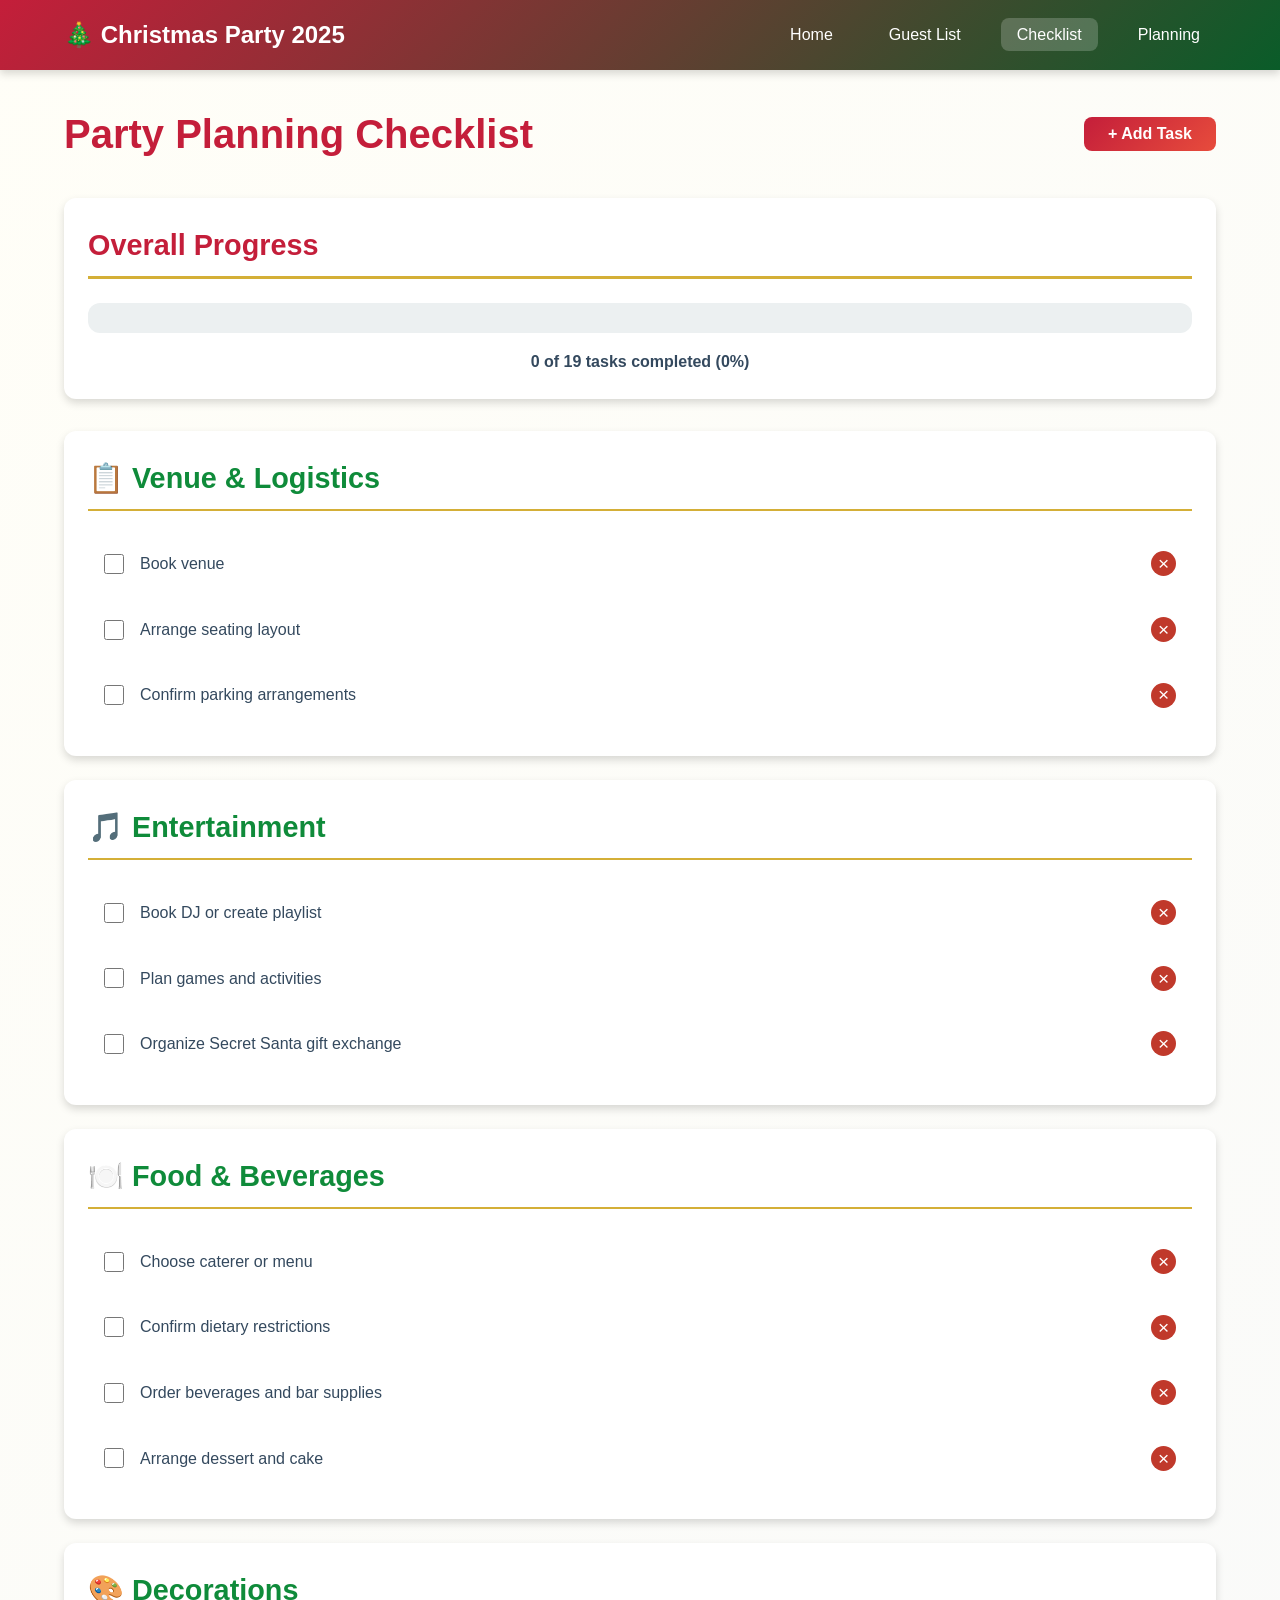
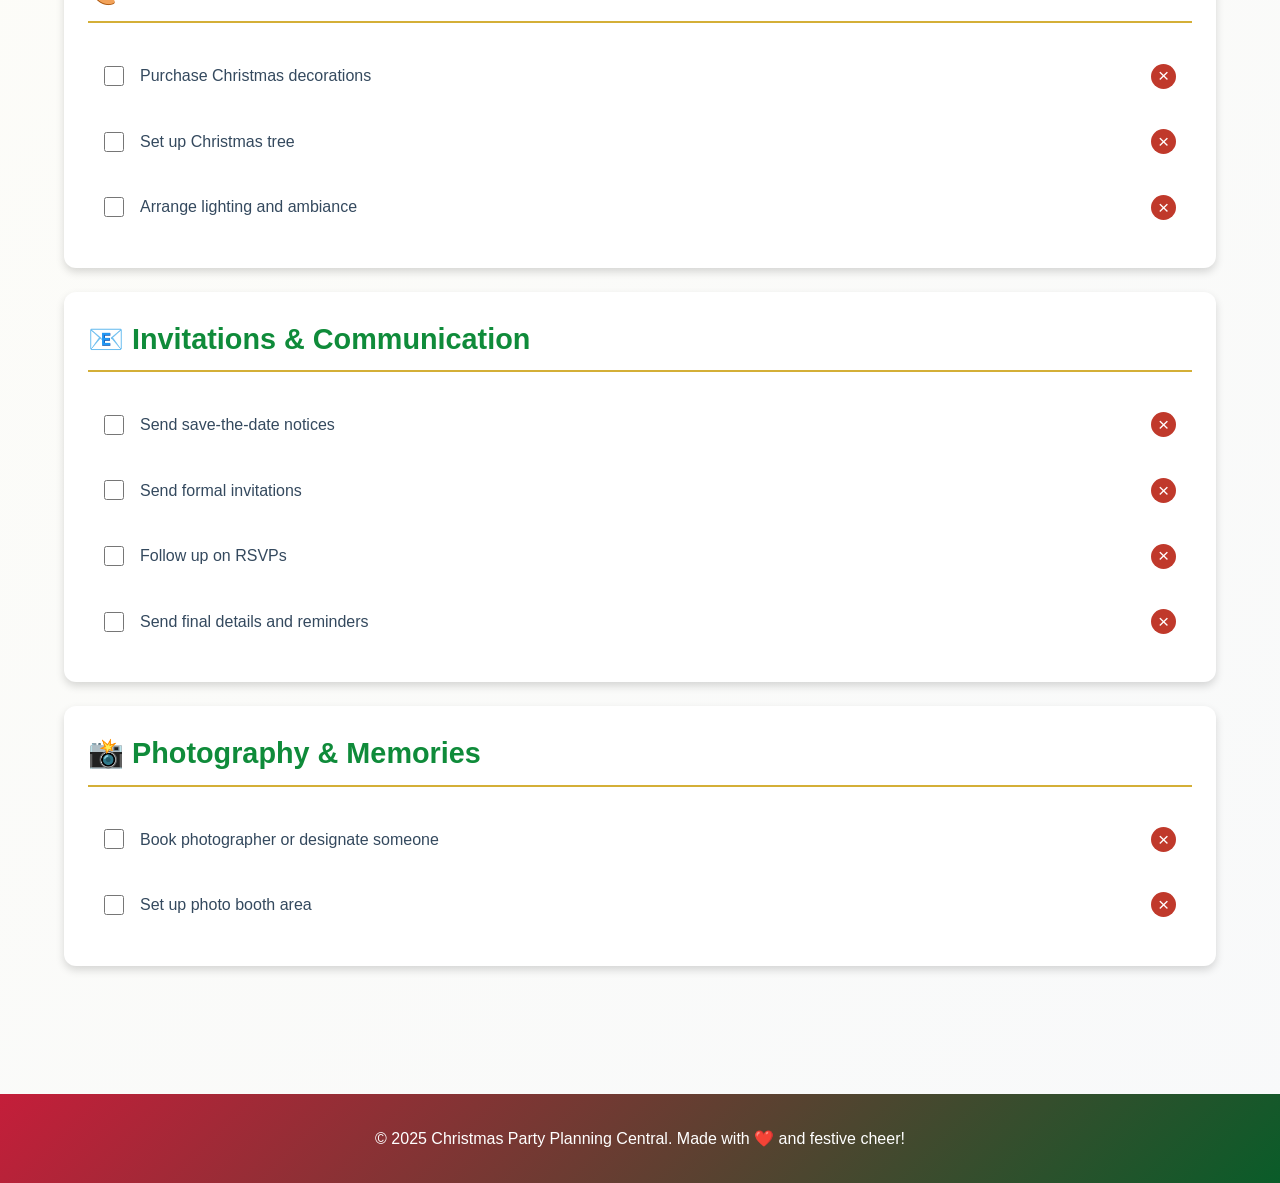
==== checklist.html @ b9016da6 "Add comprehensive Christmas Party 2025 planning website Created a full-featured party planning web a" ====
<!DOCTYPE html>
<html lang="en">
<head>
    <meta charset="UTF-8">
    <meta name="viewport" content="width=device-width, initial-scale=1.0">
    <title>Checklist - Christmas Party 2025</title>
    <link rel="stylesheet" href="style.css">
</head>
<body>
    <nav class="navbar">
        <div class="container">
            <h1 class="logo">🎄 Christmas Party 2025</h1>
            <ul class="nav-links">
                <li><a href="index.html">Home</a></li>
                <li><a href="guests.html">Guest List</a></li>
                <li><a href="checklist.html" class="active">Checklist</a></li>
                <li><a href="planning.html">Planning</a></li>
            </ul>
        </div>
    </nav>

    <main class="container">
        <section class="page-header">
            <h2>Party Planning Checklist</h2>
            <button onclick="showAddTaskModal()" class="btn-primary">+ Add Task</button>
        </section>

        <section class="checklist-progress">
            <h3>Overall Progress</h3>
            <div class="progress-bar">
                <div class="progress-fill" id="progress-fill" style="width: 0%"></div>
            </div>
            <p class="progress-text" id="progress-text">0 of 0 tasks completed (0%)</p>
        </section>

        <section class="checklist-categories">
            <div class="category-section">
                <h3>📋 Venue & Logistics</h3>
                <ul class="task-list" id="venue-tasks">
                    <li class="task-item">
                        <input type="checkbox" id="task-venue-1" onchange="updateProgress()">
                        <label for="task-venue-1">Book venue</label>
                        <button onclick="deleteTask('venue-1')" class="delete-task">×</button>
                    </li>
                    <li class="task-item">
                        <input type="checkbox" id="task-venue-2" onchange="updateProgress()">
                        <label for="task-venue-2">Arrange seating layout</label>
                        <button onclick="deleteTask('venue-2')" class="delete-task">×</button>
                    </li>
                    <li class="task-item">
                        <input type="checkbox" id="task-venue-3" onchange="updateProgress()">
                        <label for="task-venue-3">Confirm parking arrangements</label>
                        <button onclick="deleteTask('venue-3')" class="delete-task">×</button>
                    </li>
                </ul>
            </div>

            <div class="category-section">
                <h3>🎵 Entertainment</h3>
                <ul class="task-list" id="entertainment-tasks">
                    <li class="task-item">
                        <input type="checkbox" id="task-ent-1" onchange="updateProgress()">
                        <label for="task-ent-1">Book DJ or create playlist</label>
                        <button onclick="deleteTask('ent-1')" class="delete-task">×</button>
                    </li>
                    <li class="task-item">
                        <input type="checkbox" id="task-ent-2" onchange="updateProgress()">
                        <label for="task-ent-2">Plan games and activities</label>
                        <button onclick="deleteTask('ent-2')" class="delete-task">×</button>
                    </li>
                    <li class="task-item">
                        <input type="checkbox" id="task-ent-3" onchange="updateProgress()">
                        <label for="task-ent-3">Organize Secret Santa gift exchange</label>
                        <button onclick="deleteTask('ent-3')" class="delete-task">×</button>
                    </li>
                </ul>
            </div>

            <div class="category-section">
                <h3>🍽️ Food & Beverages</h3>
                <ul class="task-list" id="food-tasks">
                    <li class="task-item">
                        <input type="checkbox" id="task-food-1" onchange="updateProgress()">
                        <label for="task-food-1">Choose caterer or menu</label>
                        <button onclick="deleteTask('food-1')" class="delete-task">×</button>
                    </li>
                    <li class="task-item">
                        <input type="checkbox" id="task-food-2" onchange="updateProgress()">
                        <label for="task-food-2">Confirm dietary restrictions</label>
                        <button onclick="deleteTask('food-2')" class="delete-task">×</button>
                    </li>
                    <li class="task-item">
                        <input type="checkbox" id="task-food-3" onchange="updateProgress()">
                        <label for="task-food-3">Order beverages and bar supplies</label>
                        <button onclick="deleteTask('food-3')" class="delete-task">×</button>
                    </li>
                    <li class="task-item">
                        <input type="checkbox" id="task-food-4" onchange="updateProgress()">
                        <label for="task-food-4">Arrange dessert and cake</label>
                        <button onclick="deleteTask('food-4')" class="delete-task">×</button>
                    </li>
                </ul>
            </div>

            <div class="category-section">
                <h3>🎨 Decorations</h3>
                <ul class="task-list" id="decoration-tasks">
                    <li class="task-item">
                        <input type="checkbox" id="task-dec-1" onchange="updateProgress()">
                        <label for="task-dec-1">Purchase Christmas decorations</label>
                        <button onclick="deleteTask('dec-1')" class="delete-task">×</button>
                    </li>
                    <li class="task-item">
                        <input type="checkbox" id="task-dec-2" onchange="updateProgress()">
                        <label for="task-dec-2">Set up Christmas tree</label>
                        <button onclick="deleteTask('dec-2')" class="delete-task">×</button>
                    </li>
                    <li class="task-item">
                        <input type="checkbox" id="task-dec-3" onchange="updateProgress()">
                        <label for="task-dec-3">Arrange lighting and ambiance</label>
                        <button onclick="deleteTask('dec-3')" class="delete-task">×</button>
                    </li>
                </ul>
            </div>

            <div class="category-section">
                <h3>📧 Invitations & Communication</h3>
                <ul class="task-list" id="communication-tasks">
                    <li class="task-item">
                        <input type="checkbox" id="task-comm-1" onchange="updateProgress()">
                        <label for="task-comm-1">Send save-the-date notices</label>
                        <button onclick="deleteTask('comm-1')" class="delete-task">×</button>
                    </li>
                    <li class="task-item">
                        <input type="checkbox" id="task-comm-2" onchange="updateProgress()">
                        <label for="task-comm-2">Send formal invitations</label>
                        <button onclick="deleteTask('comm-2')" class="delete-task">×</button>
                    </li>
                    <li class="task-item">
                        <input type="checkbox" id="task-comm-3" onchange="updateProgress()">
                        <label for="task-comm-3">Follow up on RSVPs</label>
                        <button onclick="deleteTask('comm-3')" class="delete-task">×</button>
                    </li>
                    <li class="task-item">
                        <input type="checkbox" id="task-comm-4" onchange="updateProgress()">
                        <label for="task-comm-4">Send final details and reminders</label>
                        <button onclick="deleteTask('comm-4')" class="delete-task">×</button>
                    </li>
                </ul>
            </div>

            <div class="category-section">
                <h3>📸 Photography & Memories</h3>
                <ul class="task-list" id="photo-tasks">
                    <li class="task-item">
                        <input type="checkbox" id="task-photo-1" onchange="updateProgress()">
                        <label for="task-photo-1">Book photographer or designate someone</label>
                        <button onclick="deleteTask('photo-1')" class="delete-task">×</button>
                    </li>
                    <li class="task-item">
                        <input type="checkbox" id="task-photo-2" onchange="updateProgress()">
                        <label for="task-photo-2">Set up photo booth area</label>
                        <button onclick="deleteTask('photo-2')" class="delete-task">×</button>
                    </li>
                </ul>
            </div>
        </section>
    </main>

    <!-- Add Task Modal -->
    <div id="add-task-modal" class="modal">
        <div class="modal-content">
            <span class="close" onclick="closeAddTaskModal()">&times;</span>
            <h3>Add New Task</h3>
            <form id="add-task-form">
                <div class="form-group">
                    <label>Task Description *</label>
                    <input type="text" id="task-description" required>
                </div>
                <div class="form-group">
                    <label>Category</label>
                    <select id="task-category">
                        <option value="venue">Venue & Logistics</option>
                        <option value="entertainment">Entertainment</option>
                        <option value="food">Food & Beverages</option>
                        <option value="decoration">Decorations</option>
                        <option value="communication">Invitations & Communication</option>
                        <option value="photo">Photography & Memories</option>
                    </select>
                </div>
                <div class="form-actions">
                    <button type="submit" class="btn-primary">Add Task</button>
                    <button type="button" onclick="closeAddTaskModal()" class="btn-secondary">Cancel</button>
                </div>
            </form>
        </div>
    </div>

    <footer>
        <p>&copy; 2025 Christmas Party Planning Central. Made with ❤️ and festive cheer!</p>
    </footer>

    <script src="checklist.js"></script>
</body>
</html>
---- style.css ----
/* CSS Reset and Base Styles */
* {
    margin: 0;
    padding: 0;
    box-sizing: border-box;
}

:root {
    /* Christmas Color Palette */
    --primary-red: #c41e3a;
    --primary-green: #0f8b3a;
    --gold: #d4af37;
    --white: #ffffff;
    --cream: #fffef7;
    --dark-green: #0a5c29;
    --light-red: #e74c3c;
    --gray: #7f8c8d;
    --light-gray: #ecf0f1;
    --dark-gray: #34495e;
    --success: #27ae60;
    --warning: #f39c12;
    --danger: #c0392b;

    /* Spacing */
    --spacing-xs: 0.5rem;
    --spacing-sm: 1rem;
    --spacing-md: 1.5rem;
    --spacing-lg: 2rem;
    --spacing-xl: 3rem;

    /* Border Radius */
    --radius-sm: 4px;
    --radius-md: 8px;
    --radius-lg: 12px;

    /* Shadows */
    --shadow-sm: 0 2px 4px rgba(0, 0, 0, 0.1);
    --shadow-md: 0 4px 8px rgba(0, 0, 0, 0.15);
    --shadow-lg: 0 8px 16px rgba(0, 0, 0, 0.2);
}

body {
    font-family: 'Segoe UI', Tahoma, Geneva, Verdana, sans-serif;
    background: linear-gradient(135deg, var(--cream) 0%, #f8f9fa 100%);
    color: var(--dark-gray);
    line-height: 1.6;
    min-height: 100vh;
}

/* Navigation */
.navbar {
    background: linear-gradient(135deg, var(--primary-red) 0%, var(--dark-green) 100%);
    color: var(--white);
    padding: var(--spacing-sm) 0;
    box-shadow: var(--shadow-md);
    position: sticky;
    top: 0;
    z-index: 100;
}

.navbar .container {
    display: flex;
    justify-content: space-between;
    align-items: center;
    max-width: 1200px;
    margin: 0 auto;
    padding: 0 var(--spacing-md);
}

.logo {
    font-size: 1.5rem;
    font-weight: bold;
    color: var(--white);
}

.nav-links {
    display: flex;
    list-style: none;
    gap: var(--spacing-md);
}

.nav-links a {
    color: var(--white);
    text-decoration: none;
    padding: var(--spacing-xs) var(--spacing-sm);
    border-radius: var(--radius-md);
    transition: all 0.3s ease;
}

.nav-links a:hover,
.nav-links a.active {
    background-color: rgba(255, 255, 255, 0.2);
    transform: translateY(-2px);
}

/* Container */
.container {
    max-width: 1200px;
    margin: 0 auto;
    padding: var(--spacing-lg) var(--spacing-md);
}

/* Hero Section */
.hero {
    text-align: center;
    padding: var(--spacing-xl) var(--spacing-md);
    background: linear-gradient(135deg, var(--primary-green) 0%, var(--dark-green) 100%);
    color: var(--white);
    border-radius: var(--radius-lg);
    margin-bottom: var(--spacing-lg);
    box-shadow: var(--shadow-lg);
}

.hero h2 {
    font-size: 2.5rem;
    margin-bottom: var(--spacing-sm);
}

.subtitle {
    font-size: 1.2rem;
    opacity: 0.9;
}

/* Cards and Sections */
section {
    margin-bottom: var(--spacing-xl);
}

section h3 {
    color: var(--primary-red);
    margin-bottom: var(--spacing-md);
    font-size: 1.8rem;
    border-bottom: 3px solid var(--gold);
    padding-bottom: var(--spacing-xs);
}

.details-grid,
.stats-grid {
    display: grid;
    grid-template-columns: repeat(auto-fit, minmax(250px, 1fr));
    gap: var(--spacing-md);
}

.detail-card,
.stat-box {
    background: var(--white);
    padding: var(--spacing-md);
    border-radius: var(--radius-lg);
    box-shadow: var(--shadow-md);
    text-align: center;
    transition: transform 0.3s ease, box-shadow 0.3s ease;
}

.detail-card:hover,
.stat-box:hover {
    transform: translateY(-5px);
    box-shadow: var(--shadow-lg);
}

.detail-card .icon {
    font-size: 3rem;
    display: block;
    margin-bottom: var(--spacing-sm);
}

.detail-card h4,
.stat-box h4 {
    color: var(--primary-green);
    margin-bottom: var(--spacing-xs);
    font-size: 1rem;
    text-transform: uppercase;
    letter-spacing: 1px;
}

.detail-card p,
.stat-box p {
    font-size: 1.3rem;
    color: var(--dark-gray);
    margin-bottom: var(--spacing-sm);
}

.stat-number {
    font-size: 2rem;
    font-weight: bold;
    color: var(--primary-red);
}

/* Buttons */
.btn-primary,
.btn-secondary,
.edit-btn,
.edit-btn-small {
    padding: var(--spacing-xs) var(--spacing-md);
    border: none;
    border-radius: var(--radius-md);
    cursor: pointer;
    font-size: 1rem;
    transition: all 0.3s ease;
    font-weight: 600;
}

.btn-primary {
    background: linear-gradient(135deg, var(--primary-red) 0%, var(--light-red) 100%);
    color: var(--white);
}

.btn-primary:hover {
    transform: translateY(-2px);
    box-shadow: var(--shadow-md);
}

.btn-secondary {
    background: var(--light-gray);
    color: var(--dark-gray);
}

.btn-secondary:hover {
    background: var(--gray);
    color: var(--white);
}

.edit-btn,
.edit-btn-small {
    background: var(--primary-green);
    color: var(--white);
    padding: var(--spacing-xs) var(--spacing-sm);
    font-size: 0.9rem;
}

.edit-btn:hover,
.edit-btn-small:hover {
    background: var(--dark-green);
}

.btn-full-width {
    width: 100%;
    margin-bottom: var(--spacing-md);
}

/* Page Header */
.page-header {
    display: flex;
    justify-content: space-between;
    align-items: center;
    margin-bottom: var(--spacing-lg);
}

.page-header h2 {
    color: var(--primary-red);
    font-size: 2.5rem;
}

/* Guest List Specific */
.guest-stats {
    display: flex;
    gap: var(--spacing-sm);
    margin-bottom: var(--spacing-lg);
    flex-wrap: wrap;
}

.stat-pill {
    background: var(--white);
    padding: var(--spacing-sm) var(--spacing-md);
    border-radius: var(--radius-lg);
    box-shadow: var(--shadow-sm);
    display: flex;
    gap: var(--spacing-xs);
    align-items: center;
}

.stat-pill .label {
    font-weight: 600;
    color: var(--gray);
}

.stat-pill .value {
    font-weight: bold;
    font-size: 1.2rem;
    color: var(--dark-gray);
}

.stat-pill.confirmed .value {
    color: var(--success);
}

.stat-pill.pending .value {
    color: var(--warning);
}

.stat-pill.declined .value {
    color: var(--danger);
}

/* Filter Bar */
.filter-bar {
    display: flex;
    gap: var(--spacing-md);
    margin-bottom: var(--spacing-md);
    flex-wrap: wrap;
}

.search-input,
.filter-select {
    padding: var(--spacing-sm);
    border: 2px solid var(--light-gray);
    border-radius: var(--radius-md);
    font-size: 1rem;
    transition: border-color 0.3s ease;
}

.search-input {
    flex: 1;
    min-width: 250px;
}

.search-input:focus,
.filter-select:focus {
    outline: none;
    border-color: var(--primary-green);
}

/* Tables */
.guest-table,
.expense-table {
    width: 100%;
    overflow-x: auto;
}

table {
    width: 100%;
    background: var(--white);
    border-radius: var(--radius-lg);
    overflow: hidden;
    box-shadow: var(--shadow-md);
    border-collapse: collapse;
}

thead {
    background: linear-gradient(135deg, var(--primary-green) 0%, var(--dark-green) 100%);
    color: var(--white);
}

th {
    padding: var(--spacing-md);
    text-align: left;
    font-weight: 600;
    text-transform: uppercase;
    font-size: 0.9rem;
    letter-spacing: 0.5px;
}

td {
    padding: var(--spacing-md);
    border-bottom: 1px solid var(--light-gray);
}

tbody tr:hover {
    background-color: #f8f9fa;
}

tbody tr:last-child td {
    border-bottom: none;
}

.no-data {
    text-align: center;
    color: var(--gray);
    font-style: italic;
}

/* RSVP Status Badges */
.rsvp-badge {
    padding: 0.3rem 0.8rem;
    border-radius: var(--radius-md);
    font-size: 0.85rem;
    font-weight: 600;
    text-transform: uppercase;
    display: inline-block;
}

.rsvp-confirmed {
    background-color: #d4edda;
    color: #155724;
}

.rsvp-pending {
    background-color: #fff3cd;
    color: #856404;
}

.rsvp-declined {
    background-color: #f8d7da;
    color: #721c24;
}

/* Action Buttons */
.action-btn {
    padding: 0.4rem 0.8rem;
    margin: 0 0.2rem;
    border: none;
    border-radius: var(--radius-sm);
    cursor: pointer;
    font-size: 0.85rem;
    transition: all 0.2s ease;
}

.action-btn.edit {
    background-color: var(--primary-green);
    color: var(--white);
}

.action-btn.delete {
    background-color: var(--danger);
    color: var(--white);
}

.action-btn:hover {
    opacity: 0.8;
    transform: scale(1.05);
}

/* Checklist */
.checklist-progress {
    background: var(--white);
    padding: var(--spacing-md);
    border-radius: var(--radius-lg);
    box-shadow: var(--shadow-md);
    margin-bottom: var(--spacing-lg);
}

.progress-bar {
    width: 100%;
    height: 30px;
    background-color: var(--light-gray);
    border-radius: var(--radius-lg);
    overflow: hidden;
    margin-bottom: var(--spacing-sm);
}

.progress-fill {
    height: 100%;
    background: linear-gradient(90deg, var(--primary-green) 0%, var(--success) 100%);
    transition: width 0.5s ease;
    display: flex;
    align-items: center;
    justify-content: center;
    color: var(--white);
    font-weight: bold;
}

.budget-fill {
    background: linear-gradient(90deg, var(--gold) 0%, var(--warning) 100%);
}

.progress-text {
    text-align: center;
    font-weight: 600;
    color: var(--dark-gray);
}

/* Checklist Categories */
.category-section {
    background: var(--white);
    padding: var(--spacing-md);
    border-radius: var(--radius-lg);
    box-shadow: var(--shadow-md);
    margin-bottom: var(--spacing-md);
}

.category-section h3 {
    color: var(--primary-green);
    border-bottom: 2px solid var(--gold);
    padding-bottom: var(--spacing-xs);
    margin-bottom: var(--spacing-md);
}

.task-list {
    list-style: none;
}

.task-item {
    display: flex;
    align-items: center;
    padding: var(--spacing-sm);
    margin-bottom: var(--spacing-xs);
    border-radius: var(--radius-md);
    transition: background-color 0.3s ease;
}

.task-item:hover {
    background-color: var(--light-gray);
}

.task-item input[type="checkbox"] {
    width: 20px;
    height: 20px;
    margin-right: var(--spacing-sm);
    cursor: pointer;
    accent-color: var(--primary-green);
}

.task-item label {
    flex: 1;
    cursor: pointer;
    user-select: none;
}

.task-item input[type="checkbox"]:checked + label {
    text-decoration: line-through;
    opacity: 0.6;
}

.delete-task {
    background: var(--danger);
    color: var(--white);
    border: none;
    width: 25px;
    height: 25px;
    border-radius: 50%;
    cursor: pointer;
    font-size: 1.2rem;
    line-height: 1;
    transition: all 0.2s ease;
}

.delete-task:hover {
    background: #a02820;
    transform: scale(1.1);
}

/* Planning Page */
.planning-grid {
    display: grid;
    grid-template-columns: 1fr 1fr;
    gap: var(--spacing-lg);
    margin-bottom: var(--spacing-lg);
}

.budget-section,
.timeline-section {
    background: var(--white);
    padding: var(--spacing-md);
    border-radius: var(--radius-lg);
    box-shadow: var(--shadow-md);
}

.budget-summary {
    margin-bottom: var(--spacing-md);
}

.budget-item {
    display: flex;
    justify-content: space-between;
    align-items: center;
    padding: var(--spacing-sm) 0;
    border-bottom: 1px solid var(--light-gray);
}

.budget-item:last-child {
    border-bottom: none;
}

.budget-item .label {
    font-weight: 600;
    color: var(--gray);
}

.budget-item .value {
    font-size: 1.3rem;
    font-weight: bold;
}

.budget-item .value.spent {
    color: var(--warning);
}

.budget-item .value.remaining {
    color: var(--success);
}

.budget-progress {
    margin-bottom: var(--spacing-md);
}

/* Timeline */
.timeline {
    position: relative;
    padding-left: var(--spacing-lg);
}

.timeline::before {
    content: '';
    position: absolute;
    left: 0;
    top: 0;
    bottom: 0;
    width: 3px;
    background: linear-gradient(180deg, var(--primary-green) 0%, var(--gold) 100%);
}

.timeline-item {
    position: relative;
    margin-bottom: var(--spacing-lg);
    padding-bottom: var(--spacing-md);
}

.timeline-item::before {
    content: '';
    position: absolute;
    left: calc(-1 * var(--spacing-lg) - 6px);
    top: 0;
    width: 15px;
    height: 15px;
    border-radius: 50%;
    background-color: var(--primary-green);
    border: 3px solid var(--white);
    box-shadow: 0 0 0 3px var(--primary-green);
}

.timeline-item.highlight::before {
    background-color: var(--gold);
    box-shadow: 0 0 0 3px var(--gold);
    width: 20px;
    height: 20px;
    left: calc(-1 * var(--spacing-lg) - 9px);
}

.timeline-date {
    font-weight: bold;
    color: var(--primary-red);
    margin-bottom: var(--spacing-xs);
}

.timeline-content h4 {
    color: var(--primary-green);
    margin-bottom: var(--spacing-xs);
}

.timeline-content ul {
    margin-left: var(--spacing-md);
    color: var(--dark-gray);
}

.timeline-content li {
    margin-bottom: 0.3rem;
}

/* Notes Section */
.notes-section {
    background: var(--white);
    padding: var(--spacing-md);
    border-radius: var(--radius-lg);
    box-shadow: var(--shadow-md);
}

#planning-notes {
    width: 100%;
    padding: var(--spacing-sm);
    border: 2px solid var(--light-gray);
    border-radius: var(--radius-md);
    font-family: inherit;
    font-size: 1rem;
    resize: vertical;
    margin-bottom: var(--spacing-sm);
}

#planning-notes:focus {
    outline: none;
    border-color: var(--primary-green);
}

/* Modal */
.modal {
    display: none;
    position: fixed;
    z-index: 1000;
    left: 0;
    top: 0;
    width: 100%;
    height: 100%;
    background-color: rgba(0, 0, 0, 0.6);
    backdrop-filter: blur(5px);
}

.modal.active {
    display: flex;
    align-items: center;
    justify-content: center;
}

.modal-content {
    background: var(--white);
    padding: var(--spacing-xl);
    border-radius: var(--radius-lg);
    box-shadow: var(--shadow-lg);
    max-width: 500px;
    width: 90%;
    max-height: 90vh;
    overflow-y: auto;
    position: relative;
    animation: slideIn 0.3s ease;
}

@keyframes slideIn {
    from {
        transform: translateY(-50px);
        opacity: 0;
    }
    to {
        transform: translateY(0);
        opacity: 1;
    }
}

.close {
    position: absolute;
    right: var(--spacing-md);
    top: var(--spacing-md);
    font-size: 2rem;
    font-weight: bold;
    color: var(--gray);
    cursor: pointer;
    transition: color 0.3s ease;
}

.close:hover {
    color: var(--danger);
}

.modal-content h3 {
    color: var(--primary-red);
    margin-bottom: var(--spacing-md);
    border-bottom: 2px solid var(--gold);
    padding-bottom: var(--spacing-sm);
}

/* Forms */
.form-group {
    margin-bottom: var(--spacing-md);
}

.form-group label {
    display: block;
    margin-bottom: var(--spacing-xs);
    font-weight: 600;
    color: var(--dark-gray);
}

.form-group input[type="text"],
.form-group input[type="email"],
.form-group input[type="tel"],
.form-group input[type="number"],
.form-group select,
.form-group textarea {
    width: 100%;
    padding: var(--spacing-sm);
    border: 2px solid var(--light-gray);
    border-radius: var(--radius-md);
    font-size: 1rem;
    font-family: inherit;
    transition: border-color 0.3s ease;
}

.form-group input:focus,
.form-group select:focus,
.form-group textarea:focus {
    outline: none;
    border-color: var(--primary-green);
}

.checkbox-group {
    display: flex;
    align-items: center;
}

.checkbox-group label {
    display: flex;
    align-items: center;
    cursor: pointer;
}

.checkbox-group input[type="checkbox"] {
    width: 20px;
    height: 20px;
    margin-right: var(--spacing-xs);
    accent-color: var(--primary-green);
    cursor: pointer;
}

.form-actions {
    display: flex;
    gap: var(--spacing-sm);
    margin-top: var(--spacing-lg);
}

.form-actions button {
    flex: 1;
}

/* Recent Activity */
.recent-activity ul {
    background: var(--white);
    padding: var(--spacing-md);
    border-radius: var(--radius-lg);
    box-shadow: var(--shadow-md);
    list-style: none;
}

.recent-activity li {
    padding: var(--spacing-sm);
    border-left: 4px solid var(--primary-green);
    margin-bottom: var(--spacing-sm);
    background-color: #f8f9fa;
    border-radius: var(--radius-sm);
}

.recent-activity li:last-child {
    margin-bottom: 0;
}

/* Footer */
footer {
    text-align: center;
    padding: var(--spacing-lg);
    background: linear-gradient(135deg, var(--primary-red) 0%, var(--dark-green) 100%);
    color: var(--white);
    margin-top: var(--spacing-xl);
}

/* Responsive Design */
@media (max-width: 768px) {
    .nav-links {
        gap: var(--spacing-sm);
    }

    .nav-links a {
        padding: var(--spacing-xs);
        font-size: 0.9rem;
    }

    .hero h2 {
        font-size: 1.8rem;
    }

    .subtitle {
        font-size: 1rem;
    }

    .page-header {
        flex-direction: column;
        align-items: flex-start;
        gap: var(--spacing-sm);
    }

    .planning-grid {
        grid-template-columns: 1fr;
    }

    .filter-bar {
        flex-direction: column;
    }

    .search-input {
        width: 100%;
    }

    table {
        font-size: 0.85rem;
    }

    th, td {
        padding: var(--spacing-xs);
    }

    .modal-content {
        width: 95%;
        padding: var(--spacing-md);
    }
}

@media (max-width: 480px) {
    .logo {
        font-size: 1.2rem;
    }

    .nav-links {
        flex-wrap: wrap;
        gap: 0.3rem;
    }

    .nav-links a {
        font-size: 0.8rem;
        padding: 0.3rem 0.5rem;
    }
}

/* Print Styles */
@media print {
    .navbar,
    footer,
    .btn-primary,
    .btn-secondary,
    .edit-btn,
    .delete-task,
    .action-btn {
        display: none;
    }

    .container {
        max-width: 100%;
    }

    .modal {
        display: none !important;
    }
}
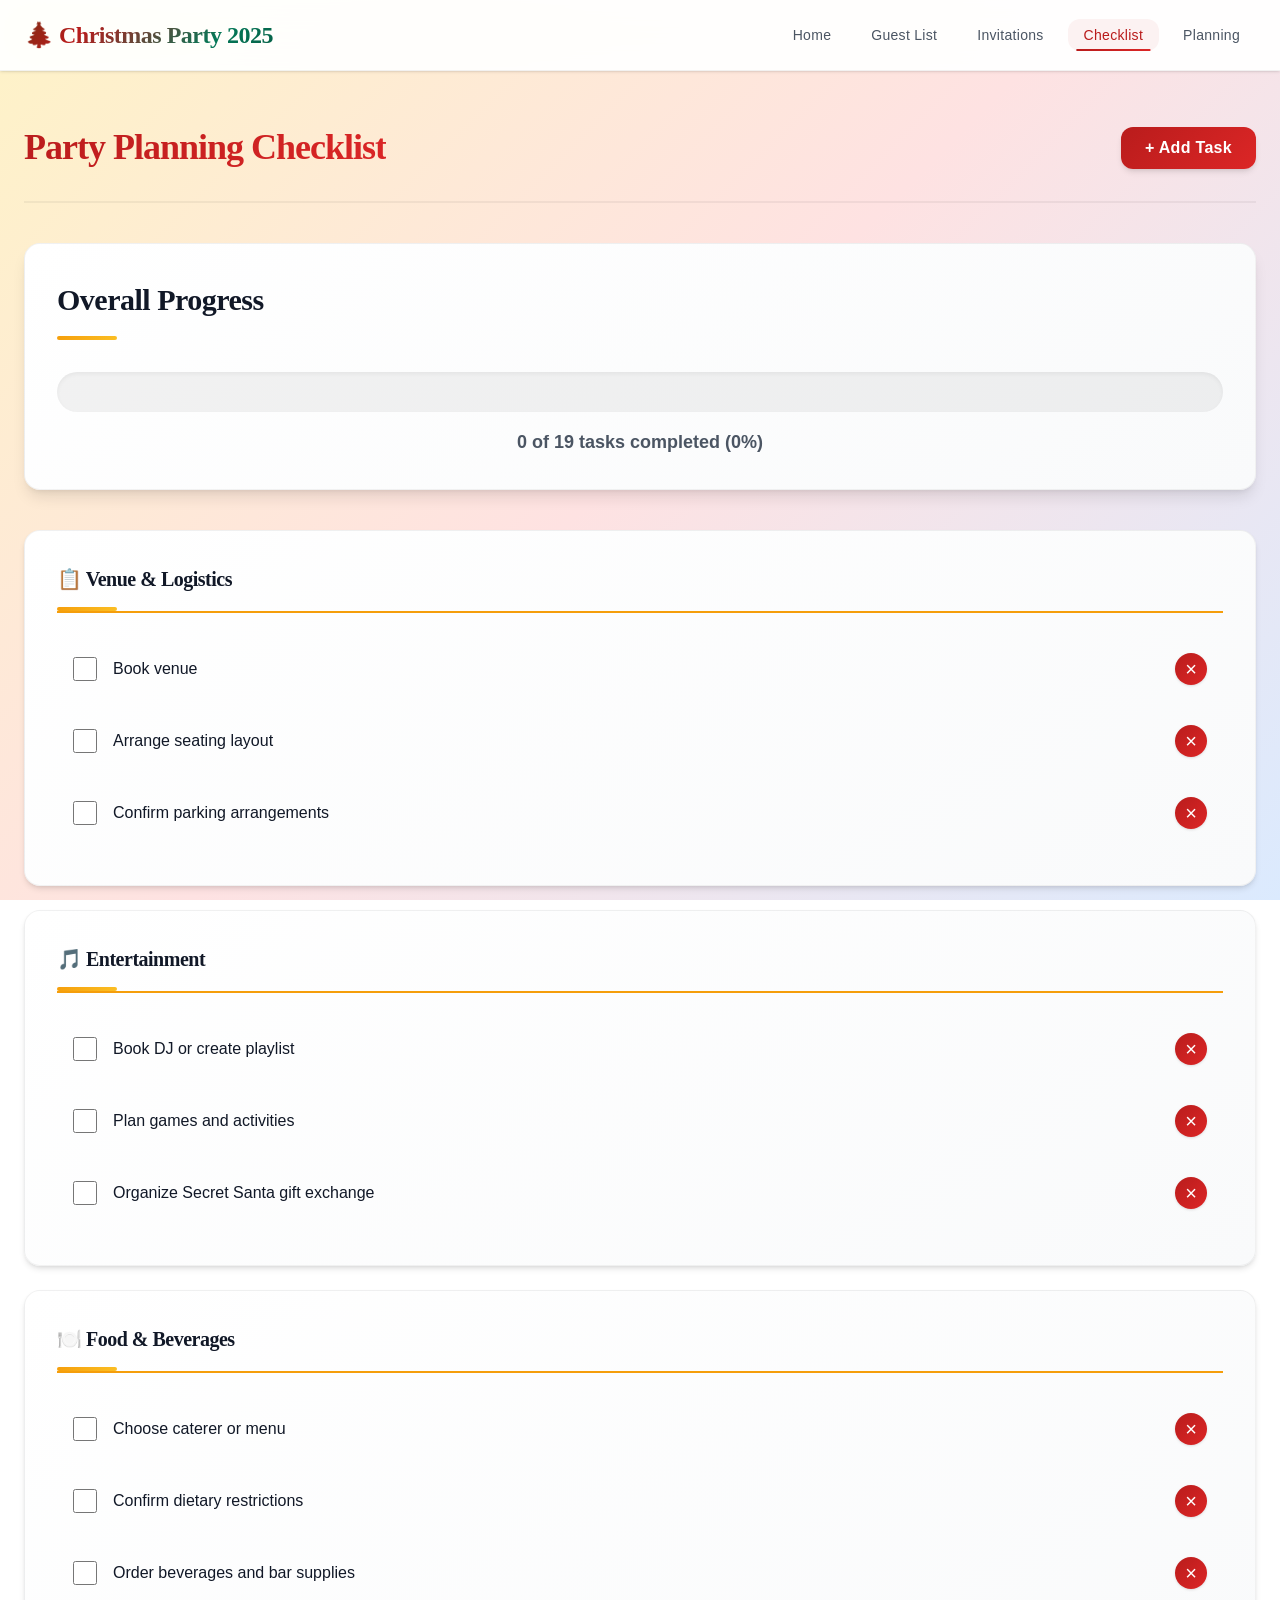
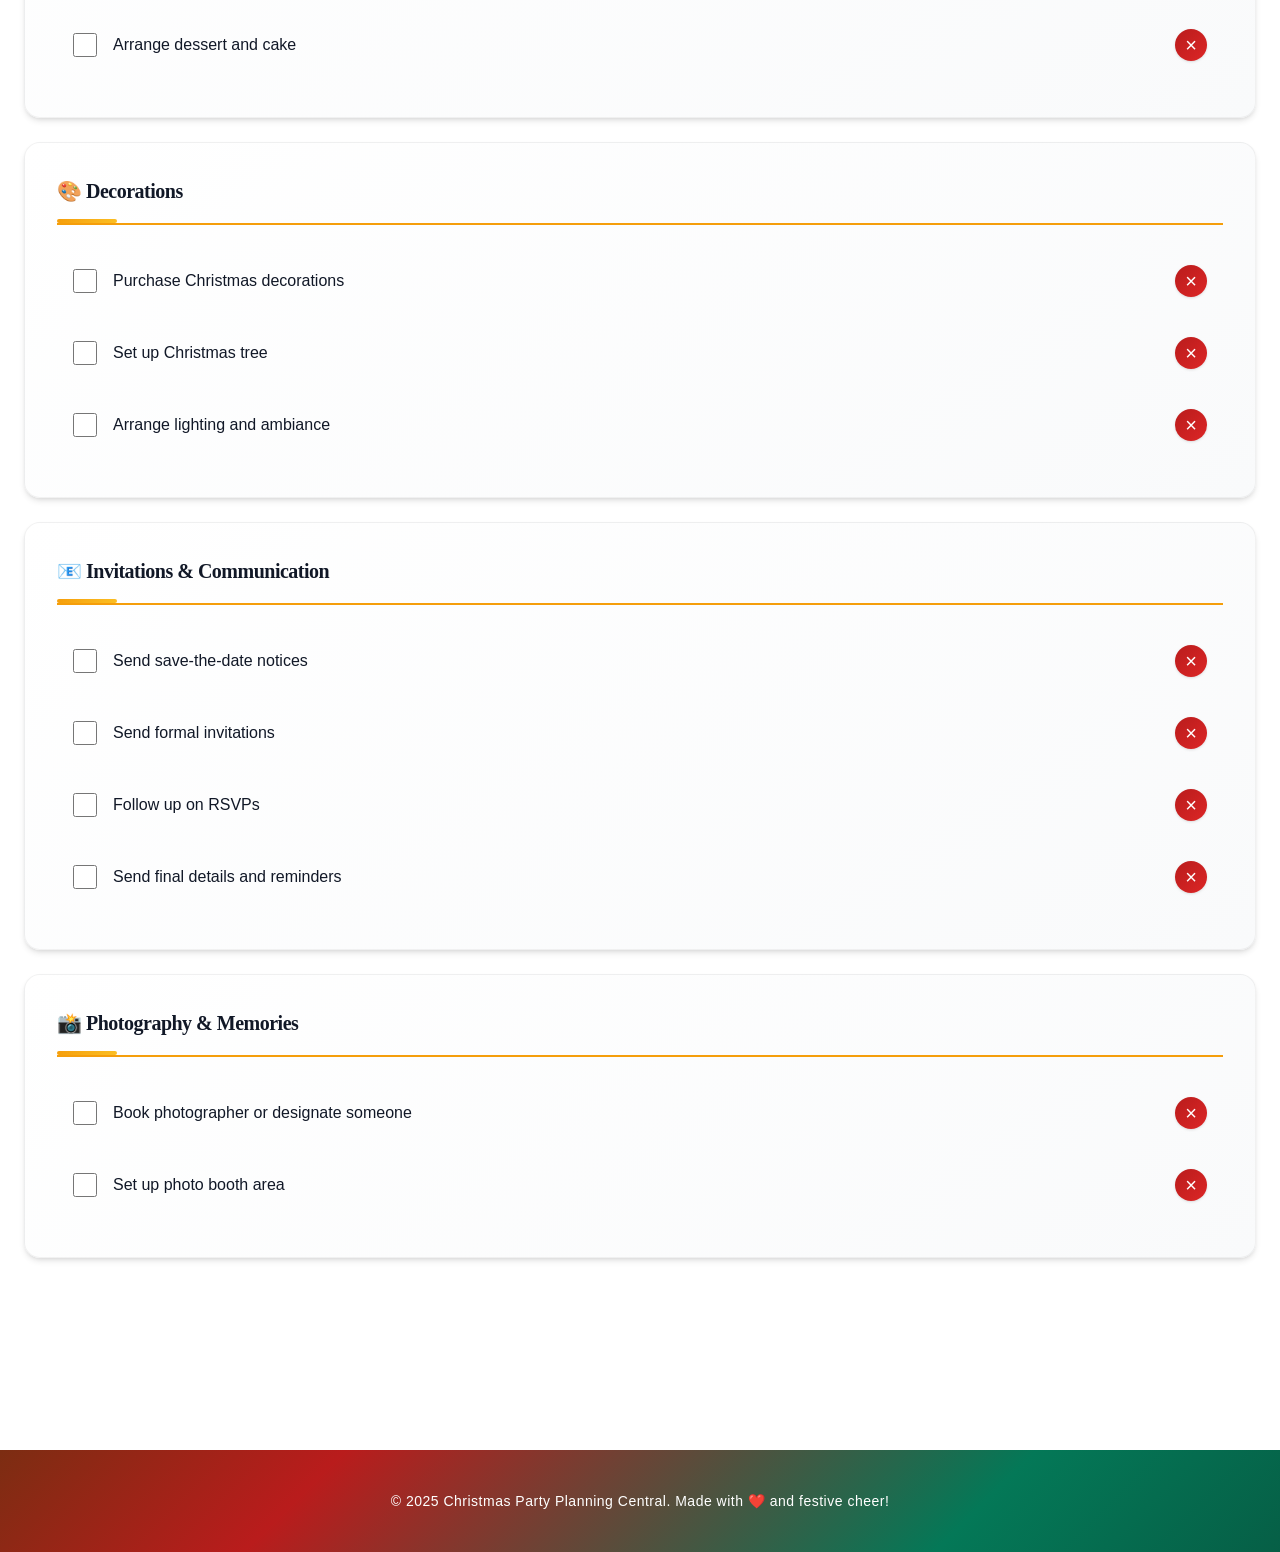
==== commit 89301428: "Add comprehensive digital invitation system (Paperless Post mimic) Built a complete Paperless Post-s" ====
--- a/checklist.html
+++ b/checklist.html
@@ -13,6 +13,7 @@
             <ul class="nav-links">
                 <li><a href="index.html">Home</a></li>
                 <li><a href="guests.html">Guest List</a></li>
+                <li><a href="invitations.html">Invitations</a></li>
                 <li><a href="checklist.html" class="active">Checklist</a></li>
                 <li><a href="planning.html">Planning</a></li>
             </ul>
--- a/style.css
+++ b/style.css
@@ -1,361 +1,671 @@
-/* CSS Reset and Base Styles */
+/* ============================================
+   CHRISTMAS PARTY 2025 - DESIGN SYSTEM
+   Following the 10 Principles of Design
+   ============================================ */
+
+/* CSS Reset */
 * {
     margin: 0;
     padding: 0;
     box-sizing: border-box;
 }
 
+/* ============================================
+   DESIGN SYSTEM VARIABLES
+   ============================================ */
 :root {
-    /* Christmas Color Palette */
-    --primary-red: #c41e3a;
-    --primary-green: #0f8b3a;
-    --gold: #d4af37;
-    --white: #ffffff;
-    --cream: #fffef7;
-    --dark-green: #0a5c29;
-    --light-red: #e74c3c;
-    --gray: #7f8c8d;
-    --light-gray: #ecf0f1;
-    --dark-gray: #34495e;
-    --success: #27ae60;
-    --warning: #f39c12;
-    --danger: #c0392b;
-
-    /* Spacing */
-    --spacing-xs: 0.5rem;
-    --spacing-sm: 1rem;
-    --spacing-md: 1.5rem;
-    --spacing-lg: 2rem;
-    --spacing-xl: 3rem;
-
-    /* Border Radius */
-    --radius-sm: 4px;
-    --radius-md: 8px;
-    --radius-lg: 12px;
-
-    /* Shadows */
-    --shadow-sm: 0 2px 4px rgba(0, 0, 0, 0.1);
-    --shadow-md: 0 4px 8px rgba(0, 0, 0, 0.15);
-    --shadow-lg: 0 8px 16px rgba(0, 0, 0, 0.2);
+    /* Enhanced Color Palette - Principle: Unity & Contrast */
+    --primary-red: #B91C1C;
+    --primary-green: #047857;
+    --accent-gold: #F59E0B;
+    --accent-silver: #E5E7EB;
+
+    /* Background Colors */
+    --bg-primary: #FFFFFF;
+    --bg-secondary: #F9FAFB;
+    --bg-tertiary: #F3F4F6;
+    --bg-dark: #1F2937;
+    --bg-gradient: linear-gradient(135deg, #FEF3C7 0%, #FEE2E2 50%, #DBEAFE 100%);
+
+    /* Text Colors - Principle: Contrast */
+    --text-primary: #111827;
+    --text-secondary: #4B5563;
+    --text-tertiary: #9CA3AF;
+    --text-inverse: #FFFFFF;
+
+    /* Semantic Colors */
+    --success: #10B981;
+    --warning: #F59E0B;
+    --danger: #EF4444;
+    --info: #3B82F6;
+
+    /* Gradients - Principle: Movement & Emphasis */
+    --gradient-primary: linear-gradient(135deg, #B91C1C 0%, #DC2626 100%);
+    --gradient-secondary: linear-gradient(135deg, #047857 0%, #059669 100%);
+    --gradient-accent: linear-gradient(135deg, #F59E0B 0%, #FBBF24 100%);
+    --gradient-hero: linear-gradient(135deg, #7C2D12 0%, #B91C1C 25%, #047857 75%, #065F46 100%);
+    --gradient-card: linear-gradient(145deg, #FFFFFF 0%, #F9FAFB 100%);
+
+    /* Spacing System - Principle: Rhythm & White Space */
+    --space-1: 0.25rem;   /* 4px */
+    --space-2: 0.5rem;    /* 8px */
+    --space-3: 0.75rem;   /* 12px */
+    --space-4: 1rem;      /* 16px */
+    --space-5: 1.25rem;   /* 20px */
+    --space-6: 1.5rem;    /* 24px */
+    --space-8: 2rem;      /* 32px */
+    --space-10: 2.5rem;   /* 40px */
+    --space-12: 3rem;     /* 48px */
+    --space-16: 4rem;     /* 64px */
+    --space-20: 5rem;     /* 80px */
+
+    /* Typography - Principle: Proportion & Hierarchy */
+    --font-primary: -apple-system, BlinkMacSystemFont, 'Segoe UI', 'Roboto', 'Oxygen', 'Ubuntu', 'Cantarell', sans-serif;
+    --font-heading: 'Georgia', 'Times New Roman', serif;
+    --font-mono: 'SF Mono', Monaco, 'Cascadia Code', monospace;
+
+    --text-xs: 0.75rem;     /* 12px */
+    --text-sm: 0.875rem;    /* 14px */
+    --text-base: 1rem;      /* 16px */
+    --text-lg: 1.125rem;    /* 18px */
+    --text-xl: 1.25rem;     /* 20px */
+    --text-2xl: 1.5rem;     /* 24px */
+    --text-3xl: 1.875rem;   /* 30px */
+    --text-4xl: 2.25rem;    /* 36px */
+    --text-5xl: 3rem;       /* 48px */
+    --text-6xl: 3.75rem;    /* 60px */
+
+    --font-light: 300;
+    --font-normal: 400;
+    --font-medium: 500;
+    --font-semibold: 600;
+    --font-bold: 700;
+    --font-black: 900;
+
+    /* Border Radius - Principle: Pattern */
+    --radius-sm: 0.375rem;  /* 6px */
+    --radius-md: 0.5rem;    /* 8px */
+    --radius-lg: 0.75rem;   /* 12px */
+    --radius-xl: 1rem;      /* 16px */
+    --radius-2xl: 1.5rem;   /* 24px */
+    --radius-full: 9999px;
+
+    /* Shadows - Principle: Balance & Depth */
+    --shadow-xs: 0 1px 2px 0 rgba(0, 0, 0, 0.05);
+    --shadow-sm: 0 1px 3px 0 rgba(0, 0, 0, 0.1), 0 1px 2px -1px rgba(0, 0, 0, 0.1);
+    --shadow-md: 0 4px 6px -1px rgba(0, 0, 0, 0.1), 0 2px 4px -2px rgba(0, 0, 0, 0.1);
+    --shadow-lg: 0 10px 15px -3px rgba(0, 0, 0, 0.1), 0 4px 6px -4px rgba(0, 0, 0, 0.1);
+    --shadow-xl: 0 20px 25px -5px rgba(0, 0, 0, 0.1), 0 8px 10px -6px rgba(0, 0, 0, 0.1);
+    --shadow-2xl: 0 25px 50px -12px rgba(0, 0, 0, 0.25);
+    --shadow-inner: inset 0 2px 4px 0 rgba(0, 0, 0, 0.05);
+
+    /* Christmas Specific */
+    --snow-white: #FFFAFA;
+    --winter-blue: #E0F2FE;
+    --pine-green: #064E3B;
+    --berry-red: #991B1B;
+    --golden-star: #FBBF24;
+
+    /* Transitions */
+    --transition-fast: 150ms cubic-bezier(0.4, 0, 0.2, 1);
+    --transition-base: 250ms cubic-bezier(0.4, 0, 0.2, 1);
+    --transition-slow: 350ms cubic-bezier(0.4, 0, 0.2, 1);
+    --transition-bounce: 500ms cubic-bezier(0.68, -0.55, 0.265, 1.55);
+}
+
+/* ============================================
+   BASE STYLES
+   ============================================ */
+html {
+    font-size: 16px;
+    scroll-behavior: smooth;
 }
 
 body {
-    font-family: 'Segoe UI', Tahoma, Geneva, Verdana, sans-serif;
-    background: linear-gradient(135deg, var(--cream) 0%, #f8f9fa 100%);
-    color: var(--dark-gray);
+    font-family: var(--font-primary);
+    background: var(--bg-gradient);
+    background-attachment: fixed;
+    color: var(--text-primary);
     line-height: 1.6;
     min-height: 100vh;
-}
-
-/* Navigation */
+    -webkit-font-smoothing: antialiased;
+    -moz-osx-font-smoothing: grayscale;
+}
+
+/* ============================================
+   NAVIGATION - Principle: Balance & Emphasis
+   ============================================ */
 .navbar {
-    background: linear-gradient(135deg, var(--primary-red) 0%, var(--dark-green) 100%);
-    color: var(--white);
-    padding: var(--spacing-sm) 0;
-    box-shadow: var(--shadow-md);
+    background: rgba(255, 255, 255, 0.95);
+    backdrop-filter: blur(20px) saturate(180%);
+    -webkit-backdrop-filter: blur(20px) saturate(180%);
+    border-bottom: 1px solid rgba(0, 0, 0, 0.05);
+    box-shadow: var(--shadow-sm);
     position: sticky;
     top: 0;
-    z-index: 100;
+    z-index: 1000;
+    transition: all var(--transition-base);
+}
+
+.navbar:hover {
+    box-shadow: var(--shadow-md);
 }
 
 .navbar .container {
     display: flex;
     justify-content: space-between;
     align-items: center;
-    max-width: 1200px;
+    max-width: 1280px;
     margin: 0 auto;
-    padding: 0 var(--spacing-md);
+    padding: var(--space-4) var(--space-6);
 }
 
 .logo {
-    font-size: 1.5rem;
-    font-weight: bold;
-    color: var(--white);
+    font-family: var(--font-heading);
+    font-size: var(--text-2xl);
+    font-weight: var(--font-bold);
+    background: var(--gradient-hero);
+    -webkit-background-clip: text;
+    -webkit-text-fill-color: transparent;
+    background-clip: text;
+    letter-spacing: -0.5px;
+    transition: transform var(--transition-base);
+}
+
+.logo:hover {
+    transform: scale(1.05);
 }
 
 .nav-links {
     display: flex;
     list-style: none;
-    gap: var(--spacing-md);
+    gap: var(--space-2);
 }
 
 .nav-links a {
-    color: var(--white);
+    position: relative;
+    color: var(--text-secondary);
     text-decoration: none;
-    padding: var(--spacing-xs) var(--spacing-sm);
-    border-radius: var(--radius-md);
-    transition: all 0.3s ease;
+    padding: var(--space-2) var(--space-4);
+    border-radius: var(--radius-lg);
+    font-weight: var(--font-medium);
+    font-size: var(--text-sm);
+    letter-spacing: 0.3px;
+    transition: all var(--transition-base);
+    overflow: hidden;
+}
+
+.nav-links a::before {
+    content: '';
+    position: absolute;
+    bottom: 0;
+    left: 50%;
+    width: 0;
+    height: 2px;
+    background: var(--gradient-primary);
+    transform: translateX(-50%);
+    transition: width var(--transition-base);
+}
+
+.nav-links a:hover::before,
+.nav-links a.active::before {
+    width: 80%;
 }
 
 .nav-links a:hover,
 .nav-links a.active {
-    background-color: rgba(255, 255, 255, 0.2);
+    color: var(--primary-red);
+    background: rgba(185, 28, 28, 0.05);
     transform: translateY(-2px);
 }
 
-/* Container */
+/* ============================================
+   CONTAINER - Principle: White Space
+   ============================================ */
 .container {
-    max-width: 1200px;
+    max-width: 1280px;
     margin: 0 auto;
-    padding: var(--spacing-lg) var(--spacing-md);
-}
-
-/* Hero Section */
+    padding: var(--space-12) var(--space-6);
+}
+
+/* ============================================
+   HERO SECTION - Principle: Emphasis & Movement
+   ============================================ */
 .hero {
+    position: relative;
     text-align: center;
-    padding: var(--spacing-xl) var(--spacing-md);
-    background: linear-gradient(135deg, var(--primary-green) 0%, var(--dark-green) 100%);
-    color: var(--white);
-    border-radius: var(--radius-lg);
-    margin-bottom: var(--spacing-lg);
-    box-shadow: var(--shadow-lg);
+    padding: var(--space-20) var(--space-8);
+    background: var(--gradient-hero);
+    color: var(--text-inverse);
+    border-radius: var(--radius-2xl);
+    margin-bottom: var(--space-12);
+    box-shadow: var(--shadow-2xl);
+    overflow: hidden;
+    isolation: isolate;
+}
+
+.hero::before {
+    content: '';
+    position: absolute;
+    inset: 0;
+    background: url('data:image/svg+xml,<svg xmlns="http://www.w3.org/2000/svg" viewBox="0 0 1440 320"><path fill="rgba(255,255,255,0.05)" d="M0,96L48,112C96,128,192,160,288,160C384,160,480,128,576,122.7C672,117,768,139,864,154.7C960,171,1056,181,1152,165.3C1248,149,1344,107,1392,85.3L1440,64L1440,320L1392,320C1344,320,1248,320,1152,320C1056,320,960,320,864,320C768,320,672,320,576,320C480,320,384,320,288,320C192,320,96,320,48,320L0,320Z"></path></svg>') no-repeat bottom;
+    background-size: cover;
+    opacity: 0.3;
+    z-index: -1;
 }
 
 .hero h2 {
-    font-size: 2.5rem;
-    margin-bottom: var(--spacing-sm);
+    font-family: var(--font-heading);
+    font-size: var(--text-5xl);
+    font-weight: var(--font-black);
+    margin-bottom: var(--space-4);
+    letter-spacing: -1px;
+    line-height: 1.2;
+    animation: fadeInUp 0.8s ease-out;
 }
 
 .subtitle {
-    font-size: 1.2rem;
-    opacity: 0.9;
-}
-
-/* Cards and Sections */
+    font-size: var(--text-xl);
+    font-weight: var(--font-light);
+    opacity: 0.95;
+    max-width: 600px;
+    margin: 0 auto;
+    letter-spacing: 0.3px;
+    animation: fadeInUp 0.8s ease-out 0.2s backwards;
+}
+
+@keyframes fadeInUp {
+    from {
+        opacity: 0;
+        transform: translateY(30px);
+    }
+    to {
+        opacity: 1;
+        transform: translateY(0);
+    }
+}
+
+/* ============================================
+   SECTIONS - Principle: Hierarchy & Rhythm
+   ============================================ */
 section {
-    margin-bottom: var(--spacing-xl);
+    margin-bottom: var(--space-16);
 }
 
 section h3 {
-    color: var(--primary-red);
-    margin-bottom: var(--spacing-md);
-    font-size: 1.8rem;
-    border-bottom: 3px solid var(--gold);
-    padding-bottom: var(--spacing-xs);
-}
-
+    font-family: var(--font-heading);
+    font-size: var(--text-3xl);
+    font-weight: var(--font-bold);
+    color: var(--text-primary);
+    margin-bottom: var(--space-8);
+    position: relative;
+    padding-bottom: var(--space-4);
+    letter-spacing: -0.5px;
+}
+
+section h3::after {
+    content: '';
+    position: absolute;
+    bottom: 0;
+    left: 0;
+    width: 60px;
+    height: 4px;
+    background: var(--gradient-accent);
+    border-radius: var(--radius-full);
+}
+
+/* ============================================
+   CARDS - Principle: Pattern & Balance
+   ============================================ */
 .details-grid,
 .stats-grid {
     display: grid;
-    grid-template-columns: repeat(auto-fit, minmax(250px, 1fr));
-    gap: var(--spacing-md);
+    grid-template-columns: repeat(auto-fit, minmax(280px, 1fr));
+    gap: var(--space-6);
 }
 
 .detail-card,
 .stat-box {
-    background: var(--white);
-    padding: var(--spacing-md);
-    border-radius: var(--radius-lg);
+    position: relative;
+    background: var(--gradient-card);
+    padding: var(--space-8);
+    border-radius: var(--radius-xl);
+    border: 1px solid rgba(0, 0, 0, 0.05);
     box-shadow: var(--shadow-md);
     text-align: center;
-    transition: transform 0.3s ease, box-shadow 0.3s ease;
+    transition: all var(--transition-slow);
+    overflow: hidden;
+}
+
+.detail-card::before,
+.stat-box::before {
+    content: '';
+    position: absolute;
+    top: 0;
+    left: 0;
+    right: 0;
+    height: 4px;
+    background: var(--gradient-primary);
+    transform: scaleX(0);
+    transform-origin: left;
+    transition: transform var(--transition-slow);
+}
+
+.detail-card:hover::before,
+.stat-box:hover::before {
+    transform: scaleX(1);
 }
 
 .detail-card:hover,
 .stat-box:hover {
-    transform: translateY(-5px);
-    box-shadow: var(--shadow-lg);
+    transform: translateY(-8px) scale(1.02);
+    box-shadow: var(--shadow-xl);
+    border-color: rgba(185, 28, 28, 0.2);
 }
 
 .detail-card .icon {
-    font-size: 3rem;
+    font-size: 4rem;
     display: block;
-    margin-bottom: var(--spacing-sm);
+    margin-bottom: var(--space-4);
+    filter: drop-shadow(0 4px 8px rgba(0, 0, 0, 0.1));
+    animation: float 3s ease-in-out infinite;
+}
+
+@keyframes float {
+    0%, 100% {
+        transform: translateY(0);
+    }
+    50% {
+        transform: translateY(-10px);
+    }
 }
 
 .detail-card h4,
 .stat-box h4 {
-    color: var(--primary-green);
-    margin-bottom: var(--spacing-xs);
-    font-size: 1rem;
+    color: var(--text-secondary);
+    margin-bottom: var(--space-3);
+    font-size: var(--text-xs);
     text-transform: uppercase;
-    letter-spacing: 1px;
+    letter-spacing: 1.5px;
+    font-weight: var(--font-semibold);
 }
 
 .detail-card p,
 .stat-box p {
-    font-size: 1.3rem;
-    color: var(--dark-gray);
-    margin-bottom: var(--spacing-sm);
+    font-size: var(--text-2xl);
+    font-weight: var(--font-semibold);
+    color: var(--text-primary);
+    margin-bottom: var(--space-4);
 }
 
 .stat-number {
-    font-size: 2rem;
-    font-weight: bold;
-    color: var(--primary-red);
-}
-
-/* Buttons */
+    font-size: var(--text-4xl);
+    font-weight: var(--font-bold);
+    background: var(--gradient-primary);
+    -webkit-background-clip: text;
+    -webkit-text-fill-color: transparent;
+    background-clip: text;
+    line-height: 1.2;
+}
+
+/* ============================================
+   BUTTONS - Principle: Contrast & Emphasis
+   ============================================ */
 .btn-primary,
 .btn-secondary,
 .edit-btn,
 .edit-btn-small {
-    padding: var(--spacing-xs) var(--spacing-md);
+    position: relative;
+    padding: var(--space-3) var(--space-6);
     border: none;
-    border-radius: var(--radius-md);
+    border-radius: var(--radius-lg);
     cursor: pointer;
-    font-size: 1rem;
-    transition: all 0.3s ease;
-    font-weight: 600;
+    font-size: var(--text-base);
+    font-weight: var(--font-semibold);
+    letter-spacing: 0.3px;
+    transition: all var(--transition-base);
+    overflow: hidden;
+    isolation: isolate;
 }
 
 .btn-primary {
-    background: linear-gradient(135deg, var(--primary-red) 0%, var(--light-red) 100%);
-    color: var(--white);
+    background: var(--gradient-primary);
+    color: var(--text-inverse);
+    box-shadow: var(--shadow-md);
+}
+
+.btn-primary::before {
+    content: '';
+    position: absolute;
+    inset: 0;
+    background: linear-gradient(135deg, rgba(255,255,255,0.2) 0%, transparent 100%);
+    opacity: 0;
+    transition: opacity var(--transition-base);
 }
 
 .btn-primary:hover {
     transform: translateY(-2px);
+    box-shadow: var(--shadow-xl);
+}
+
+.btn-primary:hover::before {
+    opacity: 1;
+}
+
+.btn-primary:active {
+    transform: translateY(0);
     box-shadow: var(--shadow-md);
 }
 
 .btn-secondary {
-    background: var(--light-gray);
-    color: var(--dark-gray);
+    background: var(--bg-primary);
+    color: var(--text-primary);
+    border: 2px solid var(--accent-silver);
+    box-shadow: var(--shadow-sm);
 }
 
 .btn-secondary:hover {
-    background: var(--gray);
-    color: var(--white);
+    border-color: var(--text-secondary);
+    background: var(--bg-secondary);
+    transform: translateY(-2px);
+    box-shadow: var(--shadow-md);
 }
 
 .edit-btn,
 .edit-btn-small {
-    background: var(--primary-green);
-    color: var(--white);
-    padding: var(--spacing-xs) var(--spacing-sm);
-    font-size: 0.9rem;
+    background: var(--gradient-secondary);
+    color: var(--text-inverse);
+    padding: var(--space-2) var(--space-4);
+    font-size: var(--text-sm);
+    box-shadow: var(--shadow-sm);
 }
 
 .edit-btn:hover,
 .edit-btn-small:hover {
-    background: var(--dark-green);
+    transform: scale(1.05);
+    box-shadow: var(--shadow-md);
 }
 
 .btn-full-width {
     width: 100%;
-    margin-bottom: var(--spacing-md);
-}
-
-/* Page Header */
+    margin-bottom: var(--space-4);
+}
+
+/* ============================================
+   PAGE HEADER - Principle: Balance
+   ============================================ */
 .page-header {
     display: flex;
     justify-content: space-between;
     align-items: center;
-    margin-bottom: var(--spacing-lg);
+    margin-bottom: var(--space-10);
+    padding-bottom: var(--space-6);
+    border-bottom: 2px solid rgba(0, 0, 0, 0.05);
 }
 
 .page-header h2 {
-    color: var(--primary-red);
-    font-size: 2.5rem;
-}
-
-/* Guest List Specific */
+    font-family: var(--font-heading);
+    font-size: var(--text-4xl);
+    font-weight: var(--font-bold);
+    background: var(--gradient-primary);
+    -webkit-background-clip: text;
+    -webkit-text-fill-color: transparent;
+    background-clip: text;
+    letter-spacing: -1px;
+}
+
+/* ============================================
+   GUEST LIST - Principle: Variety
+   ============================================ */
 .guest-stats {
     display: flex;
-    gap: var(--spacing-sm);
-    margin-bottom: var(--spacing-lg);
+    gap: var(--space-4);
+    margin-bottom: var(--space-8);
     flex-wrap: wrap;
 }
 
 .stat-pill {
-    background: var(--white);
-    padding: var(--spacing-sm) var(--spacing-md);
-    border-radius: var(--radius-lg);
+    background: var(--bg-primary);
+    padding: var(--space-4) var(--space-6);
+    border-radius: var(--radius-full);
     box-shadow: var(--shadow-sm);
-    display: flex;
-    gap: var(--spacing-xs);
+    border: 1px solid rgba(0, 0, 0, 0.05);
+    display: flex;
+    gap: var(--space-3);
     align-items: center;
+    transition: all var(--transition-base);
+}
+
+.stat-pill:hover {
+    transform: translateY(-2px);
+    box-shadow: var(--shadow-md);
 }
 
 .stat-pill .label {
-    font-weight: 600;
-    color: var(--gray);
+    font-weight: var(--font-medium);
+    color: var(--text-secondary);
+    font-size: var(--text-sm);
 }
 
 .stat-pill .value {
-    font-weight: bold;
-    font-size: 1.2rem;
-    color: var(--dark-gray);
+    font-weight: var(--font-bold);
+    font-size: var(--text-xl);
+    color: var(--text-primary);
+}
+
+.stat-pill.confirmed {
+    background: linear-gradient(135deg, #D1FAE5 0%, #A7F3D0 100%);
+    border-color: var(--success);
 }
 
 .stat-pill.confirmed .value {
     color: var(--success);
 }
 
+.stat-pill.pending {
+    background: linear-gradient(135deg, #FEF3C7 0%, #FDE68A 100%);
+    border-color: var(--warning);
+}
+
 .stat-pill.pending .value {
     color: var(--warning);
 }
 
+.stat-pill.declined {
+    background: linear-gradient(135deg, #FEE2E2 0%, #FECACA 100%);
+    border-color: var(--danger);
+}
+
 .stat-pill.declined .value {
     color: var(--danger);
 }
 
-/* Filter Bar */
+/* ============================================
+   FILTER BAR - Principle: Unity
+   ============================================ */
 .filter-bar {
     display: flex;
-    gap: var(--spacing-md);
-    margin-bottom: var(--spacing-md);
+    gap: var(--space-4);
+    margin-bottom: var(--space-6);
     flex-wrap: wrap;
 }
 
 .search-input,
 .filter-select {
-    padding: var(--spacing-sm);
-    border: 2px solid var(--light-gray);
-    border-radius: var(--radius-md);
-    font-size: 1rem;
-    transition: border-color 0.3s ease;
+    padding: var(--space-3) var(--space-4);
+    border: 2px solid var(--accent-silver);
+    border-radius: var(--radius-lg);
+    font-size: var(--text-base);
+    font-family: var(--font-primary);
+    background: var(--bg-primary);
+    color: var(--text-primary);
+    transition: all var(--transition-base);
 }
 
 .search-input {
     flex: 1;
-    min-width: 250px;
+    min-width: 280px;
 }
 
 .search-input:focus,
 .filter-select:focus {
     outline: none;
     border-color: var(--primary-green);
-}
-
-/* Tables */
+    box-shadow: 0 0 0 3px rgba(4, 120, 87, 0.1);
+    transform: translateY(-1px);
+}
+
+.search-input::placeholder {
+    color: var(--text-tertiary);
+}
+
+/* ============================================
+   TABLES - Principle: Pattern & Contrast
+   ============================================ */
 .guest-table,
 .expense-table {
     width: 100%;
     overflow-x: auto;
+    border-radius: var(--radius-xl);
 }
 
 table {
     width: 100%;
-    background: var(--white);
-    border-radius: var(--radius-lg);
+    background: var(--bg-primary);
+    border-radius: var(--radius-xl);
     overflow: hidden;
-    box-shadow: var(--shadow-md);
-    border-collapse: collapse;
+    box-shadow: var(--shadow-lg);
+    border-collapse: separate;
+    border-spacing: 0;
 }
 
 thead {
-    background: linear-gradient(135deg, var(--primary-green) 0%, var(--dark-green) 100%);
-    color: var(--white);
+    background: var(--gradient-secondary);
+    color: var(--text-inverse);
 }
 
 th {
-    padding: var(--spacing-md);
+    padding: var(--space-5) var(--space-4);
     text-align: left;
-    font-weight: 600;
+    font-weight: var(--font-semibold);
     text-transform: uppercase;
-    font-size: 0.9rem;
-    letter-spacing: 0.5px;
+    font-size: var(--text-xs);
+    letter-spacing: 1px;
 }
 
 td {
-    padding: var(--spacing-md);
-    border-bottom: 1px solid var(--light-gray);
+    padding: var(--space-5) var(--space-4);
+    border-bottom: 1px solid rgba(0, 0, 0, 0.05);
+    font-size: var(--text-sm);
+}
+
+tbody tr {
+    transition: all var(--transition-base);
 }
 
 tbody tr:hover {
-    background-color: #f8f9fa;
+    background: linear-gradient(90deg, rgba(185, 28, 28, 0.03) 0%, transparent 100%);
+    transform: scale(1.01);
 }
 
 tbody tr:last-child td {
@@ -364,114 +674,190 @@
 
 .no-data {
     text-align: center;
-    color: var(--gray);
+    color: var(--text-tertiary);
     font-style: italic;
-}
-
-/* RSVP Status Badges */
+    padding: var(--space-12) !important;
+}
+
+/* ============================================
+   RSVP BADGES - Principle: Emphasis
+   ============================================ */
 .rsvp-badge {
-    padding: 0.3rem 0.8rem;
+    padding: var(--space-2) var(--space-4);
+    border-radius: var(--radius-full);
+    font-size: var(--text-xs);
+    font-weight: var(--font-semibold);
+    text-transform: uppercase;
+    letter-spacing: 0.5px;
+    display: inline-flex;
+    align-items: center;
+    gap: var(--space-2);
+}
+
+.rsvp-badge::before {
+    content: '';
+    width: 6px;
+    height: 6px;
+    border-radius: 50%;
+    display: inline-block;
+}
+
+.rsvp-confirmed {
+    background: #D1FAE5;
+    color: #065F46;
+}
+
+.rsvp-confirmed::before {
+    background: #10B981;
+    box-shadow: 0 0 4px #10B981;
+}
+
+.rsvp-pending {
+    background: #FEF3C7;
+    color: #92400E;
+}
+
+.rsvp-pending::before {
+    background: #F59E0B;
+    box-shadow: 0 0 4px #F59E0B;
+}
+
+.rsvp-declined {
+    background: #FEE2E2;
+    color: #991B1B;
+}
+
+.rsvp-declined::before {
+    background: #EF4444;
+    box-shadow: 0 0 4px #EF4444;
+}
+
+/* ============================================
+   ACTION BUTTONS - Principle: Variety
+   ============================================ */
+.action-btn {
+    padding: var(--space-2) var(--space-4);
+    margin: 0 var(--space-1);
+    border: none;
     border-radius: var(--radius-md);
-    font-size: 0.85rem;
-    font-weight: 600;
+    cursor: pointer;
+    font-size: var(--text-xs);
+    font-weight: var(--font-medium);
     text-transform: uppercase;
-    display: inline-block;
-}
-
-.rsvp-confirmed {
-    background-color: #d4edda;
-    color: #155724;
-}
-
-.rsvp-pending {
-    background-color: #fff3cd;
-    color: #856404;
-}
-
-.rsvp-declined {
-    background-color: #f8d7da;
-    color: #721c24;
-}
-
-/* Action Buttons */
-.action-btn {
-    padding: 0.4rem 0.8rem;
-    margin: 0 0.2rem;
-    border: none;
-    border-radius: var(--radius-sm);
-    cursor: pointer;
-    font-size: 0.85rem;
-    transition: all 0.2s ease;
+    letter-spacing: 0.5px;
+    transition: all var(--transition-base);
 }
 
 .action-btn.edit {
-    background-color: var(--primary-green);
-    color: var(--white);
+    background: var(--gradient-secondary);
+    color: var(--text-inverse);
 }
 
 .action-btn.delete {
-    background-color: var(--danger);
-    color: var(--white);
+    background: var(--gradient-primary);
+    color: var(--text-inverse);
 }
 
 .action-btn:hover {
-    opacity: 0.8;
-    transform: scale(1.05);
-}
-
-/* Checklist */
+    transform: translateY(-2px) scale(1.05);
+    box-shadow: var(--shadow-md);
+}
+
+.action-btn:active {
+    transform: translateY(0) scale(0.98);
+}
+
+/* ============================================
+   CHECKLIST - Principle: Rhythm & Movement
+   ============================================ */
 .checklist-progress {
-    background: var(--white);
-    padding: var(--spacing-md);
-    border-radius: var(--radius-lg);
-    box-shadow: var(--shadow-md);
-    margin-bottom: var(--spacing-lg);
+    background: var(--gradient-card);
+    padding: var(--space-8);
+    border-radius: var(--radius-xl);
+    box-shadow: var(--shadow-lg);
+    border: 1px solid rgba(0, 0, 0, 0.05);
+    margin-bottom: var(--space-10);
 }
 
 .progress-bar {
+    position: relative;
     width: 100%;
-    height: 30px;
-    background-color: var(--light-gray);
-    border-radius: var(--radius-lg);
+    height: 40px;
+    background: rgba(0, 0, 0, 0.05);
+    border-radius: var(--radius-full);
     overflow: hidden;
-    margin-bottom: var(--spacing-sm);
+    margin-bottom: var(--space-4);
+    box-shadow: var(--shadow-inner);
 }
 
 .progress-fill {
     height: 100%;
-    background: linear-gradient(90deg, var(--primary-green) 0%, var(--success) 100%);
-    transition: width 0.5s ease;
+    background: var(--gradient-secondary);
+    transition: width var(--transition-slow);
     display: flex;
     align-items: center;
     justify-content: center;
-    color: var(--white);
-    font-weight: bold;
+    color: var(--text-inverse);
+    font-weight: var(--font-bold);
+    font-size: var(--text-sm);
+    letter-spacing: 0.5px;
+    position: relative;
+    overflow: hidden;
+}
+
+.progress-fill::before {
+    content: '';
+    position: absolute;
+    inset: 0;
+    background: linear-gradient(90deg, transparent 0%, rgba(255,255,255,0.3) 50%, transparent 100%);
+    animation: shimmer 2s infinite;
+}
+
+@keyframes shimmer {
+    0% {
+        transform: translateX(-100%);
+    }
+    100% {
+        transform: translateX(100%);
+    }
 }
 
 .budget-fill {
-    background: linear-gradient(90deg, var(--gold) 0%, var(--warning) 100%);
+    background: var(--gradient-accent);
 }
 
 .progress-text {
     text-align: center;
-    font-weight: 600;
-    color: var(--dark-gray);
-}
-
-/* Checklist Categories */
+    font-weight: var(--font-semibold);
+    color: var(--text-secondary);
+    font-size: var(--text-lg);
+}
+
+/* ============================================
+   CATEGORY SECTIONS - Principle: Pattern
+   ============================================ */
 .category-section {
-    background: var(--white);
-    padding: var(--spacing-md);
-    border-radius: var(--radius-lg);
+    background: var(--gradient-card);
+    padding: var(--space-8);
+    border-radius: var(--radius-xl);
     box-shadow: var(--shadow-md);
-    margin-bottom: var(--spacing-md);
+    border: 1px solid rgba(0, 0, 0, 0.05);
+    margin-bottom: var(--space-6);
+    transition: all var(--transition-base);
+}
+
+.category-section:hover {
+    box-shadow: var(--shadow-lg);
+    transform: translateX(4px);
 }
 
 .category-section h3 {
-    color: var(--primary-green);
-    border-bottom: 2px solid var(--gold);
-    padding-bottom: var(--spacing-xs);
-    margin-bottom: var(--spacing-md);
+    color: var(--text-primary);
+    font-size: var(--text-xl);
+    font-weight: var(--font-bold);
+    padding-bottom: var(--space-4);
+    margin-bottom: var(--space-6);
+    border-bottom: 2px solid var(--accent-gold);
 }
 
 .task-list {
@@ -481,79 +867,93 @@
 .task-item {
     display: flex;
     align-items: center;
-    padding: var(--spacing-sm);
-    margin-bottom: var(--spacing-xs);
-    border-radius: var(--radius-md);
-    transition: background-color 0.3s ease;
+    padding: var(--space-4);
+    margin-bottom: var(--space-2);
+    border-radius: var(--radius-lg);
+    transition: all var(--transition-base);
+    background: transparent;
 }
 
 .task-item:hover {
-    background-color: var(--light-gray);
+    background: rgba(185, 28, 28, 0.05);
+    transform: translateX(8px);
 }
 
 .task-item input[type="checkbox"] {
-    width: 20px;
-    height: 20px;
-    margin-right: var(--spacing-sm);
+    width: 24px;
+    height: 24px;
+    margin-right: var(--space-4);
     cursor: pointer;
     accent-color: var(--primary-green);
+    border-radius: var(--radius-sm);
 }
 
 .task-item label {
     flex: 1;
     cursor: pointer;
     user-select: none;
+    font-size: var(--text-base);
+    color: var(--text-primary);
+    transition: all var(--transition-base);
 }
 
 .task-item input[type="checkbox"]:checked + label {
     text-decoration: line-through;
-    opacity: 0.6;
+    opacity: 0.5;
+    color: var(--text-tertiary);
 }
 
 .delete-task {
-    background: var(--danger);
-    color: var(--white);
+    background: var(--gradient-primary);
+    color: var(--text-inverse);
     border: none;
-    width: 25px;
-    height: 25px;
+    width: 32px;
+    height: 32px;
     border-radius: 50%;
     cursor: pointer;
-    font-size: 1.2rem;
+    font-size: var(--text-xl);
     line-height: 1;
-    transition: all 0.2s ease;
+    display: flex;
+    align-items: center;
+    justify-content: center;
+    transition: all var(--transition-bounce);
+    box-shadow: var(--shadow-sm);
 }
 
 .delete-task:hover {
-    background: #a02820;
-    transform: scale(1.1);
-}
-
-/* Planning Page */
+    transform: rotate(90deg) scale(1.1);
+    box-shadow: var(--shadow-md);
+}
+
+/* ============================================
+   PLANNING PAGE - Principle: Balance
+   ============================================ */
 .planning-grid {
     display: grid;
-    grid-template-columns: 1fr 1fr;
-    gap: var(--spacing-lg);
-    margin-bottom: var(--spacing-lg);
+    grid-template-columns: 1fr 1.2fr;
+    gap: var(--space-8);
+    margin-bottom: var(--space-12);
 }
 
 .budget-section,
 .timeline-section {
-    background: var(--white);
-    padding: var(--spacing-md);
-    border-radius: var(--radius-lg);
-    box-shadow: var(--shadow-md);
+    background: var(--gradient-card);
+    padding: var(--space-8);
+    border-radius: var(--radius-2xl);
+    box-shadow: var(--shadow-lg);
+    border: 1px solid rgba(0, 0, 0, 0.05);
 }
 
 .budget-summary {
-    margin-bottom: var(--spacing-md);
+    margin-bottom: var(--space-6);
 }
 
 .budget-item {
     display: flex;
     justify-content: space-between;
     align-items: center;
-    padding: var(--spacing-sm) 0;
-    border-bottom: 1px solid var(--light-gray);
+    padding: var(--space-4) 0;
+    border-bottom: 1px solid rgba(0, 0, 0, 0.05);
 }
 
 .budget-item:last-child {
@@ -561,13 +961,17 @@
 }
 
 .budget-item .label {
-    font-weight: 600;
-    color: var(--gray);
+    font-weight: var(--font-medium);
+    color: var(--text-secondary);
+    font-size: var(--text-base);
 }
 
 .budget-item .value {
-    font-size: 1.3rem;
-    font-weight: bold;
+    font-size: var(--text-2xl);
+    font-weight: var(--font-bold);
+    display: flex;
+    align-items: center;
+    gap: var(--space-2);
 }
 
 .budget-item .value.spent {
@@ -579,13 +983,15 @@
 }
 
 .budget-progress {
-    margin-bottom: var(--spacing-md);
-}
-
-/* Timeline */
+    margin-bottom: var(--space-6);
+}
+
+/* ============================================
+   TIMELINE - Principle: Movement & Rhythm
+   ============================================ */
 .timeline {
     position: relative;
-    padding-left: var(--spacing-lg);
+    padding-left: var(--space-10);
 }
 
 .timeline::before {
@@ -594,156 +1000,241 @@
     left: 0;
     top: 0;
     bottom: 0;
-    width: 3px;
-    background: linear-gradient(180deg, var(--primary-green) 0%, var(--gold) 100%);
+    width: 4px;
+    background: linear-gradient(180deg, var(--primary-green) 0%, var(--accent-gold) 50%, var(--primary-red) 100%);
+    border-radius: var(--radius-full);
 }
 
 .timeline-item {
     position: relative;
-    margin-bottom: var(--spacing-lg);
-    padding-bottom: var(--spacing-md);
+    margin-bottom: var(--space-10);
+    padding-bottom: var(--space-6);
+    animation: slideInRight 0.6s ease-out backwards;
+}
+
+.timeline-item:nth-child(1) { animation-delay: 0.1s; }
+.timeline-item:nth-child(2) { animation-delay: 0.2s; }
+.timeline-item:nth-child(3) { animation-delay: 0.3s; }
+.timeline-item:nth-child(4) { animation-delay: 0.4s; }
+.timeline-item:nth-child(5) { animation-delay: 0.5s; }
+.timeline-item:nth-child(6) { animation-delay: 0.6s; }
+.timeline-item:nth-child(7) { animation-delay: 0.7s; }
+
+@keyframes slideInRight {
+    from {
+        opacity: 0;
+        transform: translateX(-20px);
+    }
+    to {
+        opacity: 1;
+        transform: translateX(0);
+    }
 }
 
 .timeline-item::before {
     content: '';
     position: absolute;
-    left: calc(-1 * var(--spacing-lg) - 6px);
+    left: calc(-1 * var(--space-10) - 8px);
     top: 0;
-    width: 15px;
-    height: 15px;
-    border-radius: 50%;
-    background-color: var(--primary-green);
-    border: 3px solid var(--white);
-    box-shadow: 0 0 0 3px var(--primary-green);
-}
-
-.timeline-item.highlight::before {
-    background-color: var(--gold);
-    box-shadow: 0 0 0 3px var(--gold);
     width: 20px;
     height: 20px;
-    left: calc(-1 * var(--spacing-lg) - 9px);
+    border-radius: 50%;
+    background: var(--primary-green);
+    border: 4px solid var(--bg-primary);
+    box-shadow: 0 0 0 4px var(--primary-green), var(--shadow-md);
+    transition: all var(--transition-base);
+}
+
+.timeline-item:hover::before {
+    transform: scale(1.3);
+    box-shadow: 0 0 0 6px var(--primary-green), var(--shadow-lg);
+}
+
+.timeline-item.highlight::before {
+    background: var(--accent-gold);
+    box-shadow: 0 0 0 4px var(--accent-gold), var(--shadow-md);
+    width: 28px;
+    height: 28px;
+    left: calc(-1 * var(--space-10) - 12px);
+    animation: pulse 2s ease-in-out infinite;
+}
+
+@keyframes pulse {
+    0%, 100% {
+        box-shadow: 0 0 0 4px var(--accent-gold), var(--shadow-md);
+    }
+    50% {
+        box-shadow: 0 0 0 8px var(--accent-gold), var(--shadow-xl);
+    }
 }
 
 .timeline-date {
-    font-weight: bold;
+    font-weight: var(--font-bold);
     color: var(--primary-red);
-    margin-bottom: var(--spacing-xs);
+    font-size: var(--text-sm);
+    text-transform: uppercase;
+    letter-spacing: 1px;
+    margin-bottom: var(--space-2);
+}
+
+.timeline-content {
+    background: rgba(255, 255, 255, 0.5);
+    padding: var(--space-4);
+    border-radius: var(--radius-lg);
+    border-left: 3px solid var(--primary-green);
 }
 
 .timeline-content h4 {
-    color: var(--primary-green);
-    margin-bottom: var(--spacing-xs);
+    color: var(--text-primary);
+    font-size: var(--text-lg);
+    font-weight: var(--font-semibold);
+    margin-bottom: var(--space-3);
 }
 
 .timeline-content ul {
-    margin-left: var(--spacing-md);
-    color: var(--dark-gray);
+    margin-left: var(--space-6);
+    color: var(--text-secondary);
 }
 
 .timeline-content li {
-    margin-bottom: 0.3rem;
-}
-
-/* Notes Section */
+    margin-bottom: var(--space-2);
+    line-height: 1.6;
+}
+
+/* ============================================
+   NOTES SECTION
+   ============================================ */
 .notes-section {
-    background: var(--white);
-    padding: var(--spacing-md);
-    border-radius: var(--radius-lg);
-    box-shadow: var(--shadow-md);
+    background: var(--gradient-card);
+    padding: var(--space-8);
+    border-radius: var(--radius-2xl);
+    box-shadow: var(--shadow-lg);
+    border: 1px solid rgba(0, 0, 0, 0.05);
 }
 
 #planning-notes {
     width: 100%;
-    padding: var(--spacing-sm);
-    border: 2px solid var(--light-gray);
-    border-radius: var(--radius-md);
-    font-family: inherit;
-    font-size: 1rem;
+    padding: var(--space-4);
+    border: 2px solid var(--accent-silver);
+    border-radius: var(--radius-lg);
+    font-family: var(--font-primary);
+    font-size: var(--text-base);
+    line-height: 1.6;
     resize: vertical;
-    margin-bottom: var(--spacing-sm);
+    margin-bottom: var(--space-4);
+    background: var(--bg-primary);
+    transition: all var(--transition-base);
 }
 
 #planning-notes:focus {
     outline: none;
     border-color: var(--primary-green);
-}
-
-/* Modal */
+    box-shadow: 0 0 0 3px rgba(4, 120, 87, 0.1);
+}
+
+/* ============================================
+   MODALS - Principle: Emphasis
+   ============================================ */
 .modal {
     display: none;
     position: fixed;
-    z-index: 1000;
-    left: 0;
-    top: 0;
-    width: 100%;
-    height: 100%;
-    background-color: rgba(0, 0, 0, 0.6);
-    backdrop-filter: blur(5px);
+    z-index: 2000;
+    inset: 0;
+    background: rgba(0, 0, 0, 0.6);
+    backdrop-filter: blur(10px) saturate(150%);
+    -webkit-backdrop-filter: blur(10px) saturate(150%);
 }
 
 .modal.active {
     display: flex;
     align-items: center;
     justify-content: center;
+    animation: fadeIn 0.3s ease-out;
+}
+
+@keyframes fadeIn {
+    from {
+        opacity: 0;
+    }
+    to {
+        opacity: 1;
+    }
 }
 
 .modal-content {
-    background: var(--white);
-    padding: var(--spacing-xl);
-    border-radius: var(--radius-lg);
-    box-shadow: var(--shadow-lg);
-    max-width: 500px;
+    background: var(--bg-primary);
+    padding: var(--space-10);
+    border-radius: var(--radius-2xl);
+    box-shadow: var(--shadow-2xl);
+    max-width: 540px;
     width: 90%;
     max-height: 90vh;
     overflow-y: auto;
     position: relative;
-    animation: slideIn 0.3s ease;
-}
-
-@keyframes slideIn {
+    border: 1px solid rgba(0, 0, 0, 0.1);
+    animation: slideInUp 0.4s cubic-bezier(0.68, -0.55, 0.265, 1.55);
+}
+
+@keyframes slideInUp {
     from {
-        transform: translateY(-50px);
+        transform: translateY(100px) scale(0.9);
         opacity: 0;
     }
     to {
-        transform: translateY(0);
+        transform: translateY(0) scale(1);
         opacity: 1;
     }
 }
 
 .close {
     position: absolute;
-    right: var(--spacing-md);
-    top: var(--spacing-md);
-    font-size: 2rem;
-    font-weight: bold;
-    color: var(--gray);
+    right: var(--space-6);
+    top: var(--space-6);
+    width: 40px;
+    height: 40px;
+    border-radius: 50%;
+    background: rgba(0, 0, 0, 0.05);
+    display: flex;
+    align-items: center;
+    justify-content: center;
+    font-size: var(--text-3xl);
+    font-weight: var(--font-light);
+    color: var(--text-secondary);
     cursor: pointer;
-    transition: color 0.3s ease;
+    transition: all var(--transition-base);
+    line-height: 1;
 }
 
 .close:hover {
-    color: var(--danger);
+    background: var(--danger);
+    color: var(--text-inverse);
+    transform: rotate(90deg) scale(1.1);
 }
 
 .modal-content h3 {
-    color: var(--primary-red);
-    margin-bottom: var(--spacing-md);
-    border-bottom: 2px solid var(--gold);
-    padding-bottom: var(--spacing-sm);
-}
-
-/* Forms */
+    font-family: var(--font-heading);
+    font-size: var(--text-2xl);
+    font-weight: var(--font-bold);
+    color: var(--text-primary);
+    margin-bottom: var(--space-6);
+    padding-bottom: var(--space-4);
+    border-bottom: 3px solid var(--accent-gold);
+}
+
+/* ============================================
+   FORMS - Principle: Unity & Hierarchy
+   ============================================ */
 .form-group {
-    margin-bottom: var(--spacing-md);
+    margin-bottom: var(--space-6);
 }
 
 .form-group label {
     display: block;
-    margin-bottom: var(--spacing-xs);
-    font-weight: 600;
-    color: var(--dark-gray);
+    margin-bottom: var(--space-2);
+    font-weight: var(--font-semibold);
+    color: var(--text-primary);
+    font-size: var(--text-sm);
+    letter-spacing: 0.3px;
 }
 
 .form-group input[type="text"],
@@ -753,12 +1244,14 @@
 .form-group select,
 .form-group textarea {
     width: 100%;
-    padding: var(--spacing-sm);
-    border: 2px solid var(--light-gray);
-    border-radius: var(--radius-md);
-    font-size: 1rem;
-    font-family: inherit;
-    transition: border-color 0.3s ease;
+    padding: var(--space-4);
+    border: 2px solid var(--accent-silver);
+    border-radius: var(--radius-lg);
+    font-size: var(--text-base);
+    font-family: var(--font-primary);
+    background: var(--bg-primary);
+    color: var(--text-primary);
+    transition: all var(--transition-base);
 }
 
 .form-group input:focus,
@@ -766,6 +1259,8 @@
 .form-group textarea:focus {
     outline: none;
     border-color: var(--primary-green);
+    box-shadow: 0 0 0 3px rgba(4, 120, 87, 0.1);
+    transform: translateY(-1px);
 }
 
 .checkbox-group {
@@ -780,80 +1275,126 @@
 }
 
 .checkbox-group input[type="checkbox"] {
-    width: 20px;
-    height: 20px;
-    margin-right: var(--spacing-xs);
+    width: 24px;
+    height: 24px;
+    margin-right: var(--space-3);
     accent-color: var(--primary-green);
     cursor: pointer;
 }
 
 .form-actions {
     display: flex;
-    gap: var(--spacing-sm);
-    margin-top: var(--spacing-lg);
+    gap: var(--space-4);
+    margin-top: var(--space-8);
 }
 
 .form-actions button {
     flex: 1;
 }
 
-/* Recent Activity */
+/* ============================================
+   RECENT ACTIVITY - Principle: Pattern
+   ============================================ */
 .recent-activity ul {
-    background: var(--white);
-    padding: var(--spacing-md);
-    border-radius: var(--radius-lg);
+    background: var(--gradient-card);
+    padding: var(--space-6);
+    border-radius: var(--radius-xl);
     box-shadow: var(--shadow-md);
+    border: 1px solid rgba(0, 0, 0, 0.05);
     list-style: none;
 }
 
 .recent-activity li {
-    padding: var(--spacing-sm);
+    padding: var(--space-4);
     border-left: 4px solid var(--primary-green);
-    margin-bottom: var(--spacing-sm);
-    background-color: #f8f9fa;
-    border-radius: var(--radius-sm);
+    margin-bottom: var(--space-3);
+    background: rgba(255, 255, 255, 0.6);
+    border-radius: var(--radius-md);
+    font-size: var(--text-sm);
+    color: var(--text-secondary);
+    transition: all var(--transition-base);
+    animation: slideInLeft 0.5s ease-out backwards;
+}
+
+.recent-activity li:nth-child(1) { animation-delay: 0.1s; }
+.recent-activity li:nth-child(2) { animation-delay: 0.2s; }
+.recent-activity li:nth-child(3) { animation-delay: 0.3s; }
+
+@keyframes slideInLeft {
+    from {
+        opacity: 0;
+        transform: translateX(-20px);
+    }
+    to {
+        opacity: 1;
+        transform: translateX(0);
+    }
+}
+
+.recent-activity li:hover {
+    background: var(--bg-primary);
+    border-left-width: 6px;
+    transform: translateX(4px);
 }
 
 .recent-activity li:last-child {
     margin-bottom: 0;
 }
 
-/* Footer */
+/* ============================================
+   FOOTER
+   ============================================ */
 footer {
     text-align: center;
-    padding: var(--spacing-lg);
-    background: linear-gradient(135deg, var(--primary-red) 0%, var(--dark-green) 100%);
-    color: var(--white);
-    margin-top: var(--spacing-xl);
-}
-
-/* Responsive Design */
+    padding: var(--space-10);
+    background: var(--gradient-hero);
+    color: var(--text-inverse);
+    margin-top: var(--space-20);
+    font-size: var(--text-sm);
+    letter-spacing: 0.5px;
+}
+
+/* ============================================
+   RESPONSIVE DESIGN
+   ============================================ */
+@media (max-width: 1024px) {
+    .planning-grid {
+        grid-template-columns: 1fr;
+    }
+}
+
 @media (max-width: 768px) {
+    :root {
+        --text-5xl: 2.25rem;
+        --text-4xl: 1.875rem;
+        --text-3xl: 1.5rem;
+    }
+
+    .navbar .container {
+        padding: var(--space-3) var(--space-4);
+    }
+
     .nav-links {
-        gap: var(--spacing-sm);
+        gap: var(--space-2);
     }
 
     .nav-links a {
-        padding: var(--spacing-xs);
-        font-size: 0.9rem;
-    }
-
-    .hero h2 {
-        font-size: 1.8rem;
-    }
-
-    .subtitle {
-        font-size: 1rem;
+        padding: var(--space-2) var(--space-3);
+        font-size: var(--text-xs);
+    }
+
+    .hero {
+        padding: var(--space-12) var(--space-6);
+    }
+
+    .container {
+        padding: var(--space-8) var(--space-4);
     }
 
     .page-header {
         flex-direction: column;
         align-items: flex-start;
-        gap: var(--spacing-sm);
-    }
-
-    .planning-grid {
-        grid-template-columns: 1fr;
+        gap: var(--space-4);
     }
 
     .filter-bar {
@@ -862,39 +1403,46 @@
 
     .search-input {
         width: 100%;
+        min-width: 0;
     }
 
     table {
-        font-size: 0.85rem;
+        font-size: var(--text-xs);
     }
 
     th, td {
-        padding: var(--spacing-xs);
+        padding: var(--space-3);
     }
 
     .modal-content {
         width: 95%;
-        padding: var(--spacing-md);
+        padding: var(--space-6);
+    }
+
+    .details-grid,
+    .stats-grid {
+        grid-template-columns: 1fr;
     }
 }
 
 @media (max-width: 480px) {
     .logo {
-        font-size: 1.2rem;
+        font-size: var(--text-lg);
     }
 
     .nav-links {
         flex-wrap: wrap;
-        gap: 0.3rem;
-    }
-
-    .nav-links a {
-        font-size: 0.8rem;
-        padding: 0.3rem 0.5rem;
-    }
-}
-
-/* Print Styles */
+        gap: var(--space-1);
+    }
+
+    .stat-pill {
+        flex: 1 1 100%;
+    }
+}
+
+/* ============================================
+   PRINT STYLES
+   ============================================ */
 @media print {
     .navbar,
     footer,
@@ -902,15 +1450,469 @@
     .btn-secondary,
     .edit-btn,
     .delete-task,
-    .action-btn {
-        display: none;
+    .action-btn,
+    .modal {
+        display: none !important;
+    }
+
+    body {
+        background: white;
     }
 
     .container {
         max-width: 100%;
     }
-
-    .modal {
-        display: none !important;
-    }
-}
+}
+
+/* ============================================
+   ACCESSIBILITY
+   ============================================ */
+@media (prefers-reduced-motion: reduce) {
+    *,
+    *::before,
+    *::after {
+        animation-duration: 0.01ms !important;
+        animation-iteration-count: 1 !important;
+        transition-duration: 0.01ms !important;
+    }
+}
+
+/* Focus visible for keyboard navigation */
+:focus-visible {
+    outline: 3px solid var(--primary-green);
+    outline-offset: 2px;
+}
+
+/* ============================================
+   INVITATION STYLES
+   ============================================ */
+
+/* Invitation Stats */
+.invitation-stats {
+    display: grid;
+    grid-template-columns: repeat(auto-fit, minmax(200px, 1fr));
+    gap: var(--space-6);
+    margin-bottom: var(--space-12);
+}
+
+.stat-card {
+    display: flex;
+    align-items: center;
+    gap: var(--space-4);
+    background: var(--gradient-card);
+    padding: var(--space-6);
+    border-radius: var(--radius-xl);
+    box-shadow: var(--shadow-md);
+    border: 1px solid rgba(0, 0, 0, 0.05);
+    transition: all var(--transition-base);
+}
+
+.stat-card:hover {
+    transform: translateY(-4px);
+    box-shadow: var(--shadow-lg);
+}
+
+.stat-icon {
+    font-size: var(--text-4xl);
+    filter: drop-shadow(0 2px 4px rgba(0, 0, 0, 0.1));
+}
+
+.stat-info h4 {
+    font-size: var(--text-sm);
+    color: var(--text-secondary);
+    margin-bottom: var(--space-1);
+    text-transform: uppercase;
+    letter-spacing: 0.5px;
+    font-weight: var(--font-semibold);
+}
+
+.stat-value {
+    font-size: var(--text-3xl);
+    font-weight: var(--font-bold);
+    color: var(--text-primary);
+}
+
+.stat-value.success {
+    color: var(--success);
+}
+
+.stat-value.warning {
+    color: var(--warning);
+}
+
+.stat-value.danger {
+    color: var(--danger);
+}
+
+/* Current Invitation Display */
+.current-invitation {
+    margin-bottom: var(--space-12);
+}
+
+.invitation-display {
+    display: grid;
+    grid-template-columns: 2fr 1fr;
+    gap: var(--space-8);
+    background: var(--gradient-card);
+    padding: var(--space-8);
+    border-radius: var(--radius-2xl);
+    box-shadow: var(--shadow-lg);
+    border: 1px solid rgba(0, 0, 0, 0.05);
+}
+
+.invitation-preview {
+    display: flex;
+    align-items: center;
+    justify-content: center;
+}
+
+.invitation-card-mini {
+    width: 100%;
+    max-width: 400px;
+    padding: var(--space-10);
+    border-radius: var(--radius-2xl);
+    text-align: center;
+    color: var(--text-inverse);
+    box-shadow: var(--shadow-xl);
+}
+
+.invitation-icon-mini {
+    font-size: 4rem;
+    margin-bottom: var(--space-4);
+    animation: float 3s ease-in-out infinite;
+}
+
+.invitation-card-mini h3 {
+    font-family: var(--font-heading);
+    font-size: var(--text-2xl);
+    margin-bottom: var(--space-6);
+    border-bottom: none;
+}
+
+.invitation-detail {
+    margin: var(--space-3) 0;
+    font-size: var(--text-base);
+}
+
+.invitation-actions {
+    display: flex;
+    flex-direction: column;
+    gap: var(--space-3);
+    justify-content: center;
+}
+
+/* Template Gallery */
+.template-gallery {
+    margin-bottom: var(--space-12);
+}
+
+.templates-grid {
+    display: grid;
+    grid-template-columns: repeat(auto-fit, minmax(250px, 1fr));
+    gap: var(--space-6);
+}
+
+.template-card {
+    background: var(--gradient-card);
+    border-radius: var(--radius-xl);
+    padding: var(--space-6);
+    box-shadow: var(--shadow-md);
+    border: 1px solid rgba(0, 0, 0, 0.05);
+    cursor: pointer;
+    transition: all var(--transition-base);
+}
+
+.template-card:hover {
+    transform: translateY(-8px) scale(1.02);
+    box-shadow: var(--shadow-xl);
+}
+
+.template-preview {
+    padding: var(--space-10);
+    border-radius: var(--radius-lg);
+    text-align: center;
+    margin-bottom: var(--space-4);
+    color: var(--text-inverse);
+    min-height: 200px;
+    display: flex;
+    flex-direction: column;
+    align-items: center;
+    justify-content: center;
+}
+
+.template-preview h4 {
+    font-size: 4rem;
+    margin-bottom: var(--space-4);
+    border: none;
+}
+
+.template-preview p {
+    font-family: var(--font-heading);
+    font-size: var(--text-xl);
+    font-weight: var(--font-bold);
+    margin-bottom: var(--space-2);
+}
+
+.template-preview small {
+    opacity: 0.8;
+}
+
+.elegant-template {
+    background: linear-gradient(135deg, #7C2D12 0%, #991B1B 50%, #065F46 100%);
+}
+
+.festive-template {
+    background: linear-gradient(135deg, #DC2626 0%, #F59E0B 50%, #10B981 100%);
+}
+
+.modern-template {
+    background: linear-gradient(135deg, #F3F4F6 0%, #E5E7EB 100%);
+    color: var(--text-primary);
+    border: 3px solid var(--primary-red);
+}
+
+.winter-template {
+    background: linear-gradient(135deg, #DBEAFE 0%, #E0F2FE 50%, #F0F9FF 100%);
+    color: var(--text-primary);
+}
+
+/* Guest Invitation Status */
+.guest-invitation-status {
+    margin-bottom: var(--space-12);
+}
+
+/* Send Invitation Modal */
+.modal-large {
+    max-width: 900px;
+}
+
+.send-options {
+    display: flex;
+    flex-direction: column;
+    gap: var(--space-8);
+}
+
+.guest-selection h4,
+.delivery-method h4,
+.send-preview h4 {
+    font-size: var(--text-lg);
+    font-weight: var(--font-semibold);
+    margin-bottom: var(--space-4);
+    color: var(--text-primary);
+}
+
+.select-all-option {
+    margin-bottom: var(--space-4);
+    padding: var(--space-4);
+    background: var(--bg-secondary);
+    border-radius: var(--radius-lg);
+}
+
+.select-all-option label {
+    display: flex;
+    align-items: center;
+    gap: var(--space-3);
+    cursor: pointer;
+    font-weight: var(--font-semibold);
+}
+
+.guest-checklist {
+    max-height: 300px;
+    overflow-y: auto;
+    border: 2px solid var(--accent-silver);
+    border-radius: var(--radius-lg);
+    padding: var(--space-4);
+}
+
+.guest-checkbox-item {
+    display: flex;
+    align-items: center;
+    gap: var(--space-3);
+    padding: var(--space-3);
+    margin-bottom: var(--space-2);
+    border-radius: var(--radius-md);
+    cursor: pointer;
+    transition: all var(--transition-base);
+}
+
+.guest-checkbox-item:hover {
+    background: var(--bg-secondary);
+}
+
+.guest-checkbox-item input[type="checkbox"] {
+    width: 20px;
+    height: 20px;
+    accent-color: var(--primary-green);
+}
+
+.guest-info {
+    flex: 1;
+}
+
+.guest-info strong {
+    display: block;
+    margin-bottom: var(--space-1);
+}
+
+.guest-info small {
+    color: var(--text-secondary);
+    font-size: var(--text-xs);
+}
+
+/* Delivery Method */
+.method-options {
+    display: grid;
+    grid-template-columns: repeat(auto-fit, minmax(180px, 1fr));
+    gap: var(--space-4);
+}
+
+.method-option {
+    cursor: pointer;
+}
+
+.method-option input[type="radio"] {
+    position: absolute;
+    opacity: 0;
+}
+
+.method-card {
+    padding: var(--space-6);
+    border: 2px solid var(--accent-silver);
+    border-radius: var(--radius-lg);
+    text-align: center;
+    transition: all var(--transition-base);
+    background: var(--bg-primary);
+}
+
+.method-option input[type="radio"]:checked + .method-card {
+    border-color: var(--primary-green);
+    background: linear-gradient(135deg, #D1FAE5 0%, #A7F3D0 100%);
+    transform: scale(1.05);
+    box-shadow: var(--shadow-md);
+}
+
+.method-icon {
+    font-size: var(--text-4xl);
+    display: block;
+    margin-bottom: var(--space-3);
+}
+
+.method-card strong {
+    display: block;
+    margin-bottom: var(--space-2);
+    font-size: var(--text-base);
+}
+
+.method-card small {
+    color: var(--text-secondary);
+    font-size: var(--text-xs);
+}
+
+/* Preview Tabs */
+.preview-tabs {
+    display: flex;
+    gap: var(--space-2);
+    margin-bottom: var(--space-4);
+}
+
+.preview-tab {
+    flex: 1;
+    padding: var(--space-3) var(--space-6);
+    border: none;
+    background: var(--bg-secondary);
+    color: var(--text-secondary);
+    border-radius: var(--radius-lg);
+    font-size: var(--text-sm);
+    font-weight: var(--font-semibold);
+    cursor: pointer;
+    transition: all var(--transition-base);
+}
+
+.preview-tab.active {
+    background: var(--gradient-primary);
+    color: var(--text-inverse);
+    box-shadow: var(--shadow-md);
+}
+
+.preview-tab:hover:not(.active) {
+    background: var(--accent-silver);
+}
+
+/* Email/SMS Preview */
+.preview-content {
+    min-height: 300px;
+}
+
+.email-mockup {
+    background: var(--bg-primary);
+    border: 1px solid var(--accent-silver);
+    border-radius: var(--radius-lg);
+    overflow: hidden;
+}
+
+.email-header {
+    padding: var(--space-4);
+    background: var(--bg-secondary);
+    border-bottom: 1px solid var(--accent-silver);
+    font-size: var(--text-sm);
+}
+
+.email-body {
+    padding: var(--space-6);
+}
+
+.sms-mockup {
+    background: linear-gradient(135deg, #DBEAFE 0%, #E0F2FE 100%);
+    border-radius: var(--radius-lg);
+    padding: var(--space-8);
+    min-height: 300px;
+    display: flex;
+    align-items: flex-end;
+}
+
+.sms-bubble {
+    background: var(--bg-primary);
+    padding: var(--space-4);
+    border-radius: var(--radius-lg);
+    max-width: 85%;
+    box-shadow: var(--shadow-md);
+    white-space: pre-line;
+    font-size: var(--text-sm);
+    line-height: 1.6;
+}
+
+/* Form Row for Side-by-side Fields */
+.form-row {
+    display: grid;
+    grid-template-columns: 1fr 1fr;
+    gap: var(--space-6);
+}
+
+/* Responsive Adjustments */
+@media (max-width: 1024px) {
+    .invitation-display {
+        grid-template-columns: 1fr;
+    }
+
+    .send-options {
+        gap: var(--space-6);
+    }
+}
+
+@media (max-width: 768px) {
+    .form-row {
+        grid-template-columns: 1fr;
+    }
+
+    .invitation-stats {
+        grid-template-columns: 1fr 1fr;
+    }
+
+    .templates-grid {
+        grid-template-columns: 1fr;
+    }
+
+    .method-options {
+        grid-template-columns: 1fr;
+    }
+}
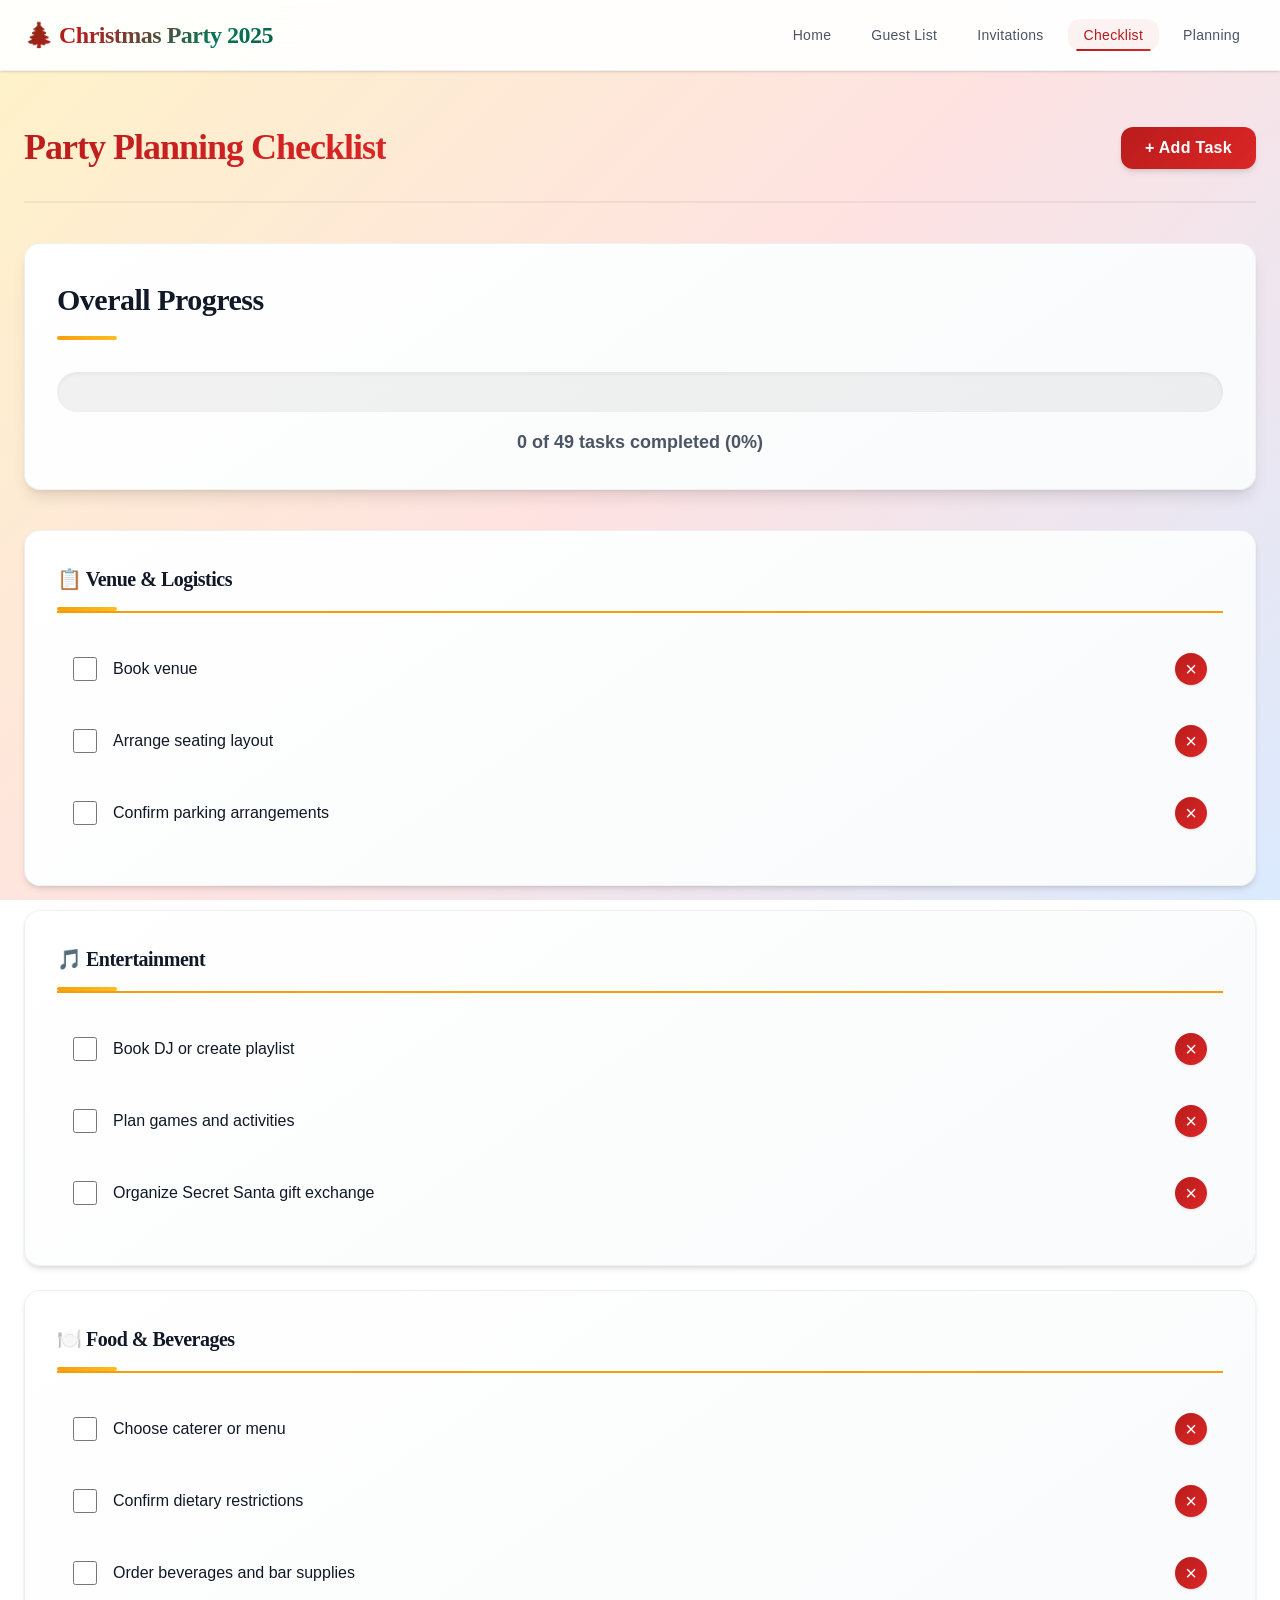
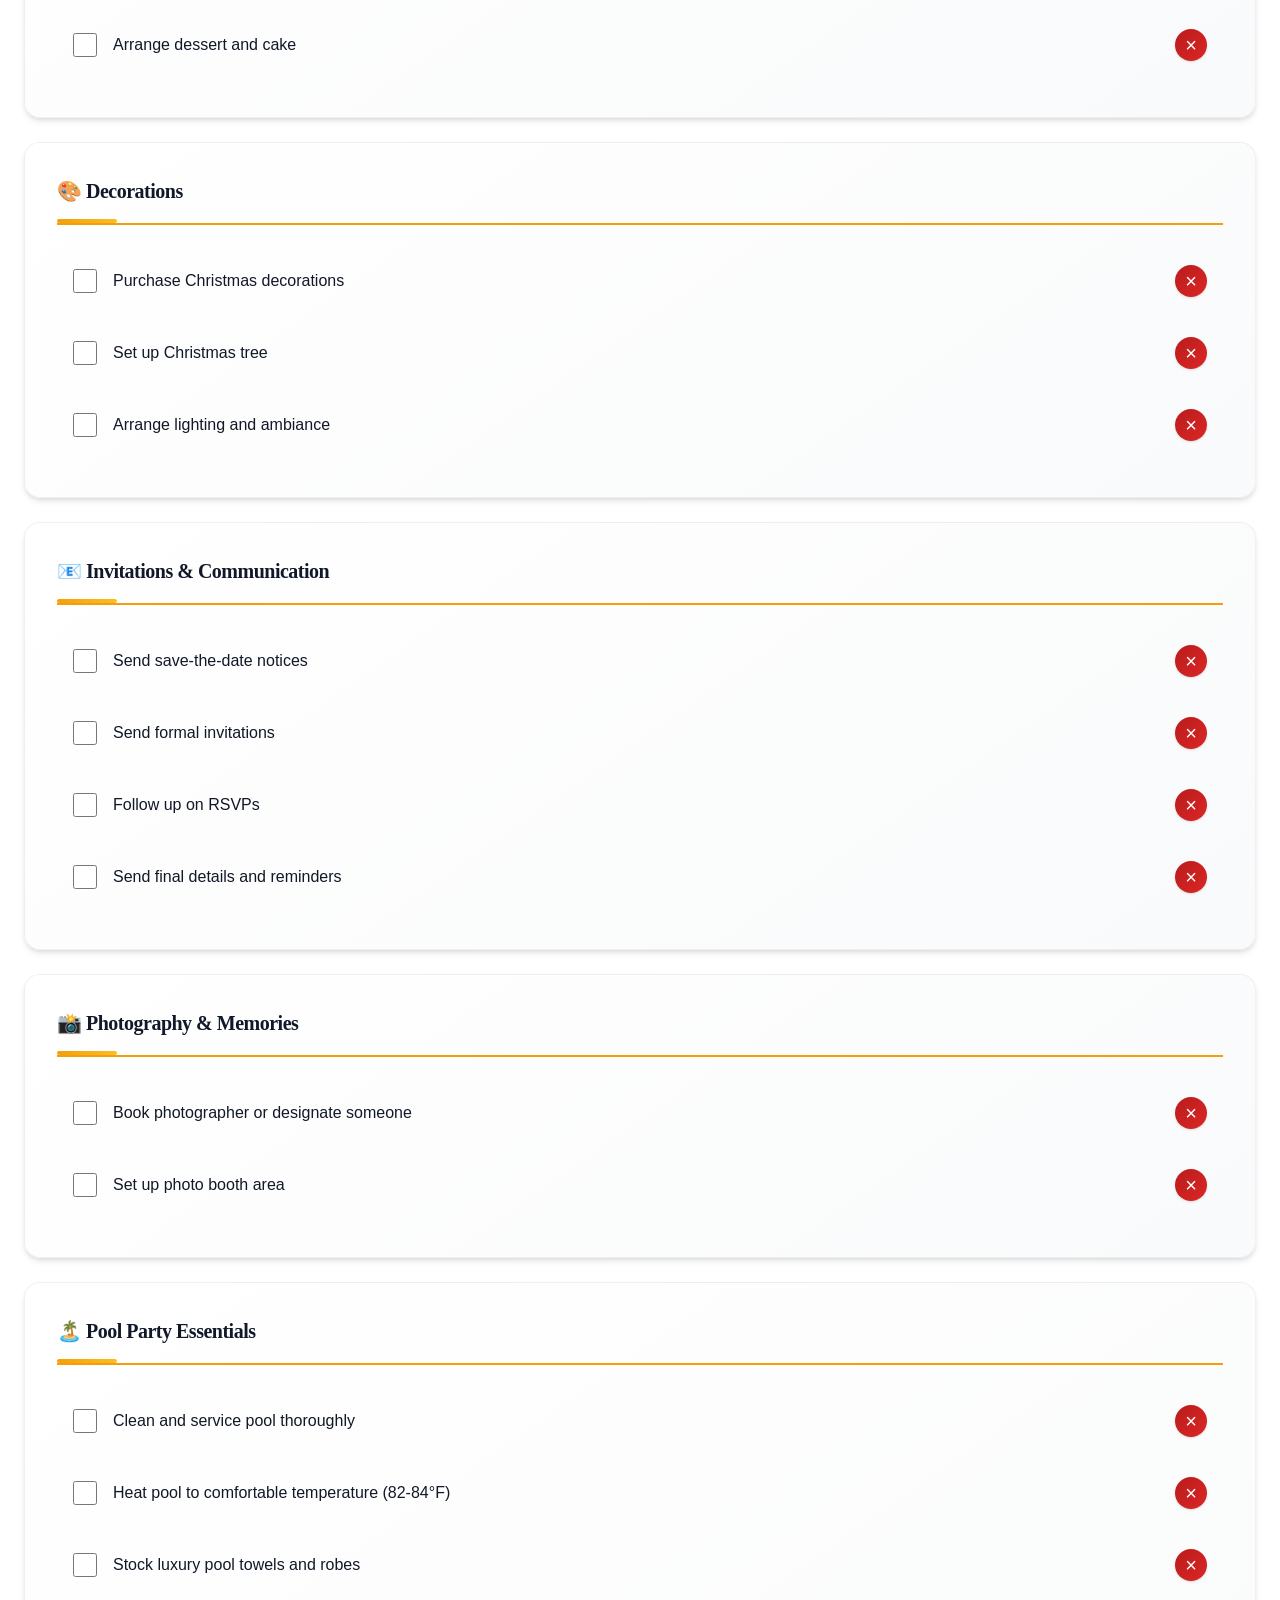
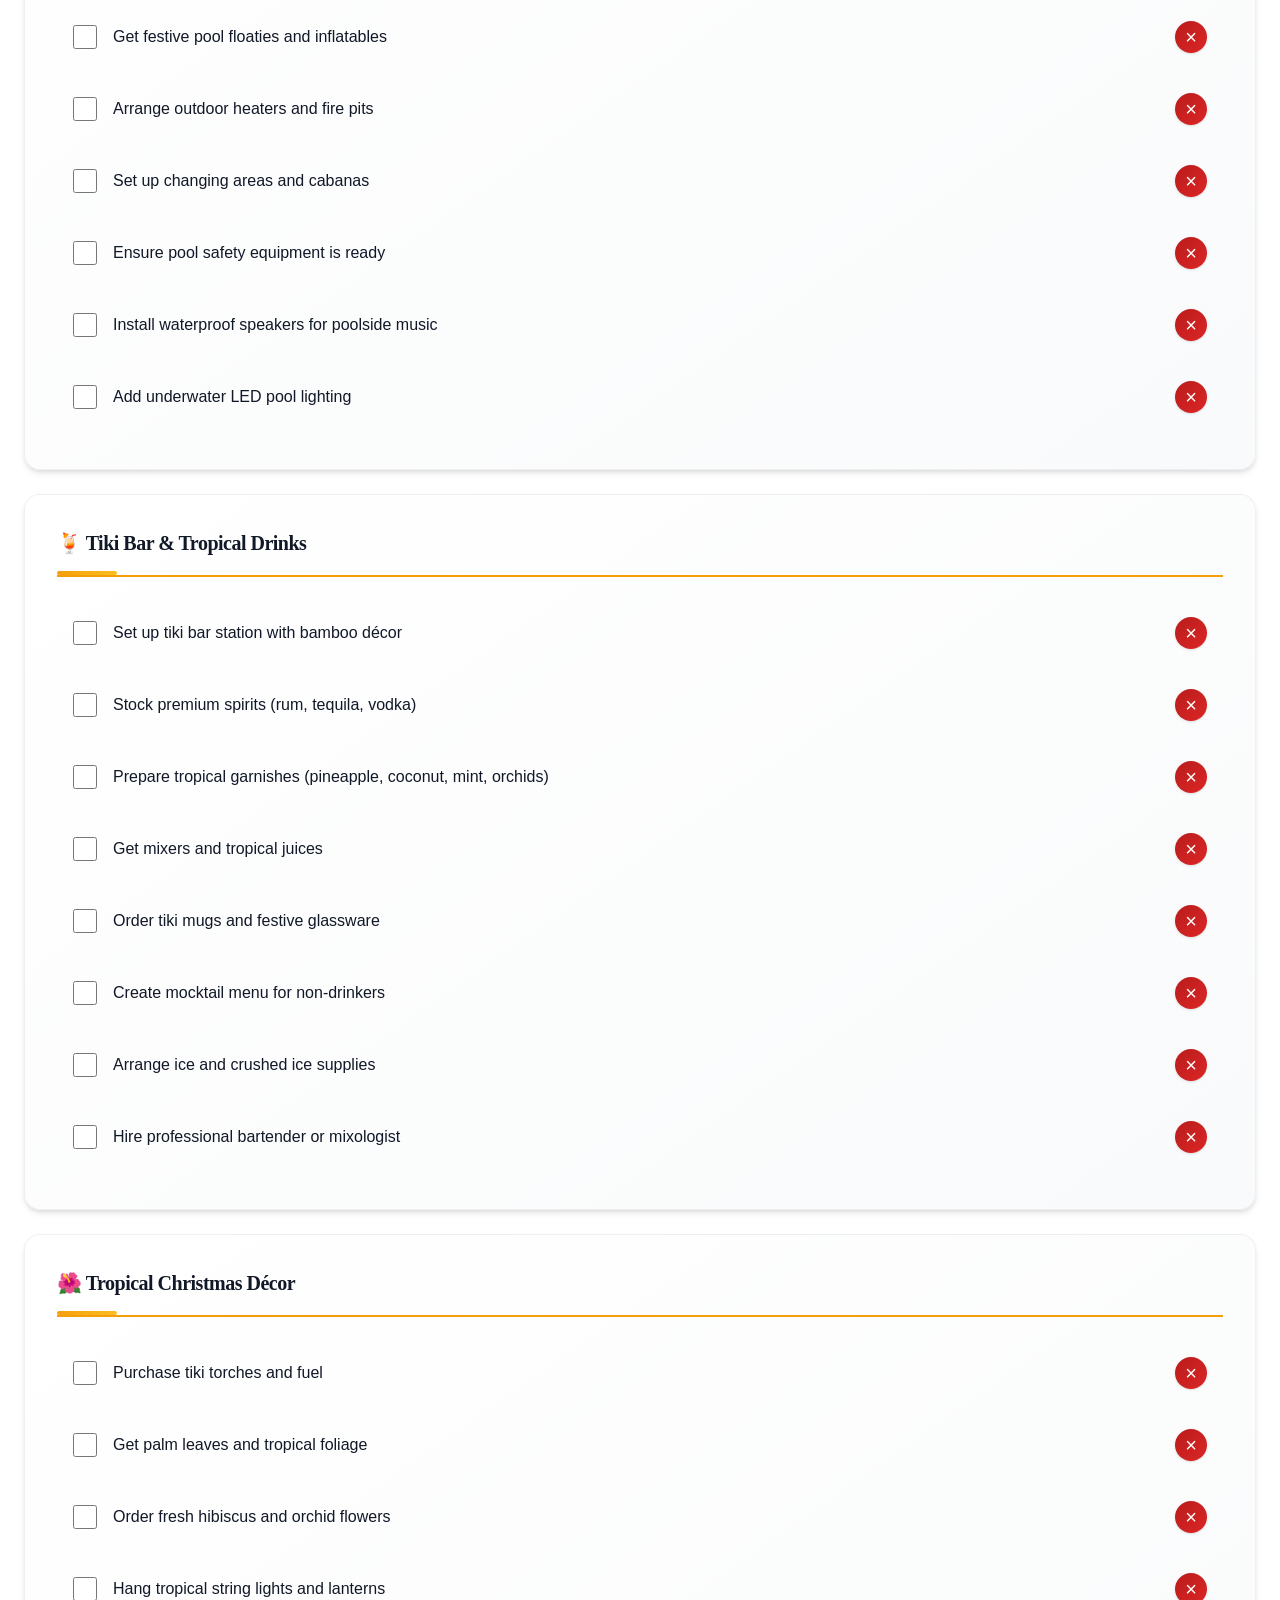
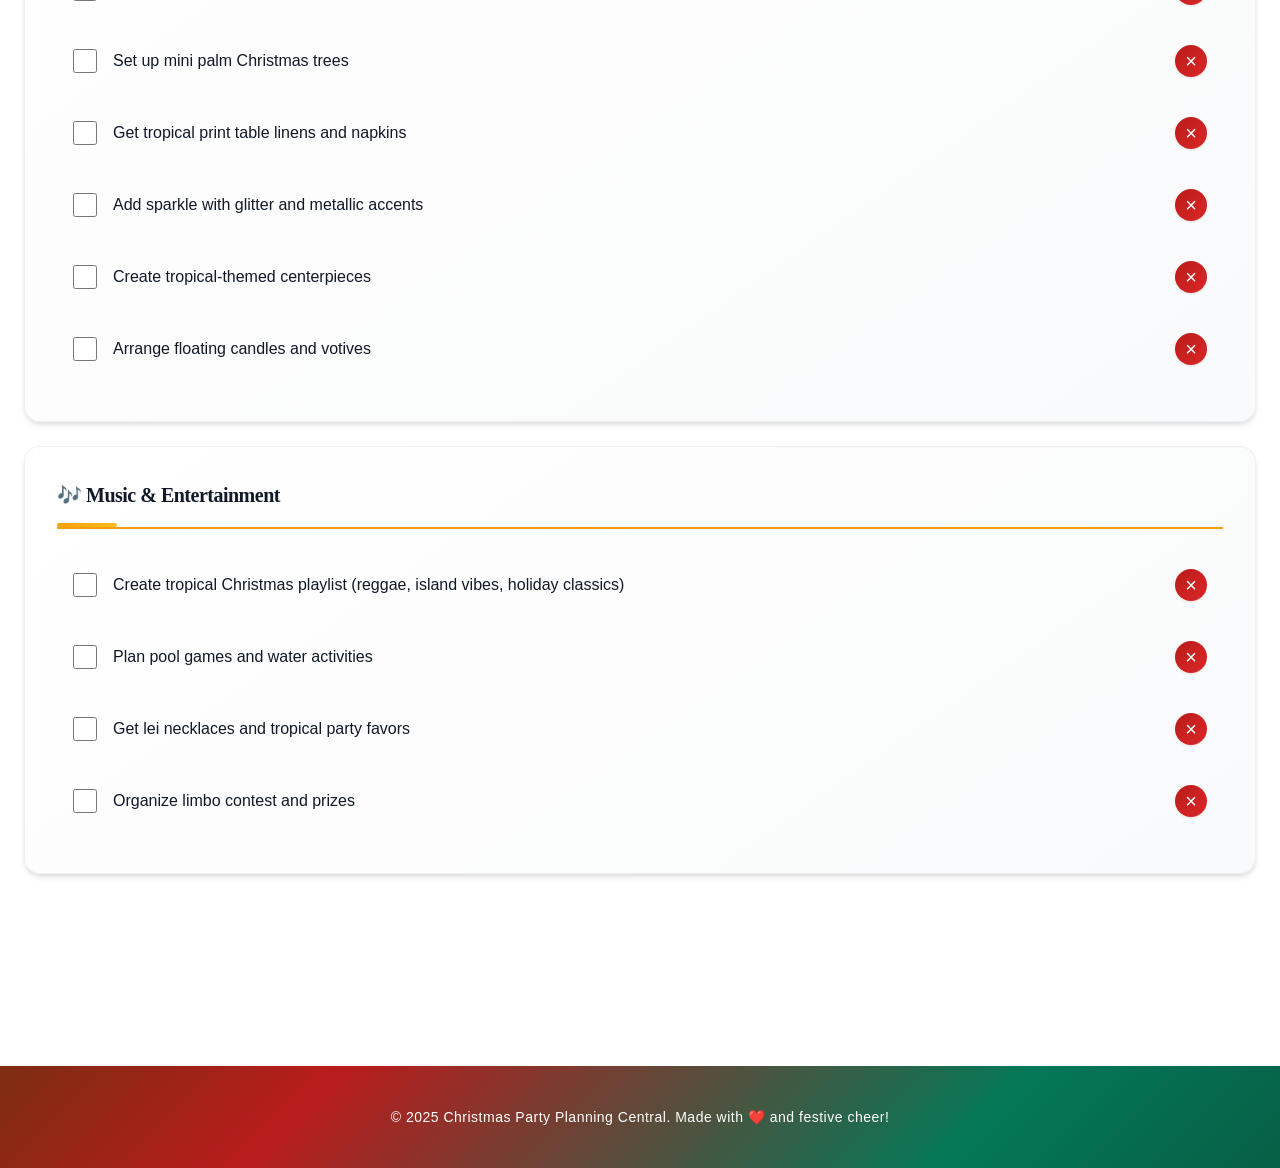
==== commit dabd3712: "Add Holiday Tiki Luxe pool party theme and features Implement comprehensive "Holiday Tiki Luxe by th" ====
--- a/checklist.html
+++ b/checklist.html
@@ -165,6 +165,180 @@
                     </li>
                 </ul>
             </div>
+
+            <div class="category-section">
+                <h3>🏝️ Pool Party Essentials</h3>
+                <ul class="task-list" id="pool-tasks">
+                    <li class="task-item">
+                        <input type="checkbox" id="task-pool-1" onchange="updateProgress()">
+                        <label for="task-pool-1">Clean and service pool thoroughly</label>
+                        <button onclick="deleteTask('pool-1')" class="delete-task">×</button>
+                    </li>
+                    <li class="task-item">
+                        <input type="checkbox" id="task-pool-2" onchange="updateProgress()">
+                        <label for="task-pool-2">Heat pool to comfortable temperature (82-84°F)</label>
+                        <button onclick="deleteTask('pool-2')" class="delete-task">×</button>
+                    </li>
+                    <li class="task-item">
+                        <input type="checkbox" id="task-pool-3" onchange="updateProgress()">
+                        <label for="task-pool-3">Stock luxury pool towels and robes</label>
+                        <button onclick="deleteTask('pool-3')" class="delete-task">×</button>
+                    </li>
+                    <li class="task-item">
+                        <input type="checkbox" id="task-pool-4" onchange="updateProgress()">
+                        <label for="task-pool-4">Get festive pool floaties and inflatables</label>
+                        <button onclick="deleteTask('pool-4')" class="delete-task">×</button>
+                    </li>
+                    <li class="task-item">
+                        <input type="checkbox" id="task-pool-5" onchange="updateProgress()">
+                        <label for="task-pool-5">Arrange outdoor heaters and fire pits</label>
+                        <button onclick="deleteTask('pool-5')" class="delete-task">×</button>
+                    </li>
+                    <li class="task-item">
+                        <input type="checkbox" id="task-pool-6" onchange="updateProgress()">
+                        <label for="task-pool-6">Set up changing areas and cabanas</label>
+                        <button onclick="deleteTask('pool-6')" class="delete-task">×</button>
+                    </li>
+                    <li class="task-item">
+                        <input type="checkbox" id="task-pool-7" onchange="updateProgress()">
+                        <label for="task-pool-7">Ensure pool safety equipment is ready</label>
+                        <button onclick="deleteTask('pool-7')" class="delete-task">×</button>
+                    </li>
+                    <li class="task-item">
+                        <input type="checkbox" id="task-pool-8" onchange="updateProgress()">
+                        <label for="task-pool-8">Install waterproof speakers for poolside music</label>
+                        <button onclick="deleteTask('pool-8')" class="delete-task">×</button>
+                    </li>
+                    <li class="task-item">
+                        <input type="checkbox" id="task-pool-9" onchange="updateProgress()">
+                        <label for="task-pool-9">Add underwater LED pool lighting</label>
+                        <button onclick="deleteTask('pool-9')" class="delete-task">×</button>
+                    </li>
+                </ul>
+            </div>
+
+            <div class="category-section">
+                <h3>🍹 Tiki Bar & Tropical Drinks</h3>
+                <ul class="task-list" id="tiki-bar-tasks">
+                    <li class="task-item">
+                        <input type="checkbox" id="task-tiki-1" onchange="updateProgress()">
+                        <label for="task-tiki-1">Set up tiki bar station with bamboo décor</label>
+                        <button onclick="deleteTask('tiki-1')" class="delete-task">×</button>
+                    </li>
+                    <li class="task-item">
+                        <input type="checkbox" id="task-tiki-2" onchange="updateProgress()">
+                        <label for="task-tiki-2">Stock premium spirits (rum, tequila, vodka)</label>
+                        <button onclick="deleteTask('tiki-2')" class="delete-task">×</button>
+                    </li>
+                    <li class="task-item">
+                        <input type="checkbox" id="task-tiki-3" onchange="updateProgress()">
+                        <label for="task-tiki-3">Prepare tropical garnishes (pineapple, coconut, mint, orchids)</label>
+                        <button onclick="deleteTask('tiki-3')" class="delete-task">×</button>
+                    </li>
+                    <li class="task-item">
+                        <input type="checkbox" id="task-tiki-4" onchange="updateProgress()">
+                        <label for="task-tiki-4">Get mixers and tropical juices</label>
+                        <button onclick="deleteTask('tiki-4')" class="delete-task">×</button>
+                    </li>
+                    <li class="task-item">
+                        <input type="checkbox" id="task-tiki-5" onchange="updateProgress()">
+                        <label for="task-tiki-5">Order tiki mugs and festive glassware</label>
+                        <button onclick="deleteTask('tiki-5')" class="delete-task">×</button>
+                    </li>
+                    <li class="task-item">
+                        <input type="checkbox" id="task-tiki-6" onchange="updateProgress()">
+                        <label for="task-tiki-6">Create mocktail menu for non-drinkers</label>
+                        <button onclick="deleteTask('tiki-6')" class="delete-task">×</button>
+                    </li>
+                    <li class="task-item">
+                        <input type="checkbox" id="task-tiki-7" onchange="updateProgress()">
+                        <label for="task-tiki-7">Arrange ice and crushed ice supplies</label>
+                        <button onclick="deleteTask('tiki-7')" class="delete-task">×</button>
+                    </li>
+                    <li class="task-item">
+                        <input type="checkbox" id="task-tiki-8" onchange="updateProgress()">
+                        <label for="task-tiki-8">Hire professional bartender or mixologist</label>
+                        <button onclick="deleteTask('tiki-8')" class="delete-task">×</button>
+                    </li>
+                </ul>
+            </div>
+
+            <div class="category-section">
+                <h3>🌺 Tropical Christmas Décor</h3>
+                <ul class="task-list" id="tropical-decor-tasks">
+                    <li class="task-item">
+                        <input type="checkbox" id="task-tropical-1" onchange="updateProgress()">
+                        <label for="task-tropical-1">Purchase tiki torches and fuel</label>
+                        <button onclick="deleteTask('tropical-1')" class="delete-task">×</button>
+                    </li>
+                    <li class="task-item">
+                        <input type="checkbox" id="task-tropical-2" onchange="updateProgress()">
+                        <label for="task-tropical-2">Get palm leaves and tropical foliage</label>
+                        <button onclick="deleteTask('tropical-2')" class="delete-task">×</button>
+                    </li>
+                    <li class="task-item">
+                        <input type="checkbox" id="task-tropical-3" onchange="updateProgress()">
+                        <label for="task-tropical-3">Order fresh hibiscus and orchid flowers</label>
+                        <button onclick="deleteTask('tropical-3')" class="delete-task">×</button>
+                    </li>
+                    <li class="task-item">
+                        <input type="checkbox" id="task-tropical-4" onchange="updateProgress()">
+                        <label for="task-tropical-4">Hang tropical string lights and lanterns</label>
+                        <button onclick="deleteTask('tropical-4')" class="delete-task">×</button>
+                    </li>
+                    <li class="task-item">
+                        <input type="checkbox" id="task-tropical-5" onchange="updateProgress()">
+                        <label for="task-tropical-5">Set up mini palm Christmas trees</label>
+                        <button onclick="deleteTask('tropical-5')" class="delete-task">×</button>
+                    </li>
+                    <li class="task-item">
+                        <input type="checkbox" id="task-tropical-6" onchange="updateProgress()">
+                        <label for="task-tropical-6">Get tropical print table linens and napkins</label>
+                        <button onclick="deleteTask('tropical-6')" class="delete-task">×</button>
+                    </li>
+                    <li class="task-item">
+                        <input type="checkbox" id="task-tropical-7" onchange="updateProgress()">
+                        <label for="task-tropical-7">Add sparkle with glitter and metallic accents</label>
+                        <button onclick="deleteTask('tropical-7')" class="delete-task">×</button>
+                    </li>
+                    <li class="task-item">
+                        <input type="checkbox" id="task-tropical-8" onchange="updateProgress()">
+                        <label for="task-tropical-8">Create tropical-themed centerpieces</label>
+                        <button onclick="deleteTask('tropical-8')" class="delete-task">×</button>
+                    </li>
+                    <li class="task-item">
+                        <input type="checkbox" id="task-tropical-9" onchange="updateProgress()">
+                        <label for="task-tropical-9">Arrange floating candles and votives</label>
+                        <button onclick="deleteTask('tropical-9')" class="delete-task">×</button>
+                    </li>
+                </ul>
+            </div>
+
+            <div class="category-section">
+                <h3>🎶 Music & Entertainment</h3>
+                <ul class="task-list" id="music-tasks">
+                    <li class="task-item">
+                        <input type="checkbox" id="task-music-1" onchange="updateProgress()">
+                        <label for="task-music-1">Create tropical Christmas playlist (reggae, island vibes, holiday classics)</label>
+                        <button onclick="deleteTask('music-1')" class="delete-task">×</button>
+                    </li>
+                    <li class="task-item">
+                        <input type="checkbox" id="task-music-2" onchange="updateProgress()">
+                        <label for="task-music-2">Plan pool games and water activities</label>
+                        <button onclick="deleteTask('music-2')" class="delete-task">×</button>
+                    </li>
+                    <li class="task-item">
+                        <input type="checkbox" id="task-music-3" onchange="updateProgress()">
+                        <label for="task-music-3">Get lei necklaces and tropical party favors</label>
+                        <button onclick="deleteTask('music-3')" class="delete-task">×</button>
+                    </li>
+                    <li class="task-item">
+                        <input type="checkbox" id="task-music-4" onchange="updateProgress()">
+                        <label for="task-music-4">Organize limbo contest and prizes</label>
+                        <button onclick="deleteTask('music-4')" class="delete-task">×</button>
+                    </li>
+                </ul>
+            </div>
         </section>
     </main>
 
@@ -187,6 +361,10 @@
                         <option value="decoration">Decorations</option>
                         <option value="communication">Invitations & Communication</option>
                         <option value="photo">Photography & Memories</option>
+                        <option value="pool">Pool Party Essentials</option>
+                        <option value="tiki-bar">Tiki Bar & Tropical Drinks</option>
+                        <option value="tropical-decor">Tropical Christmas Décor</option>
+                        <option value="music">Music & Entertainment</option>
                     </select>
                 </div>
                 <div class="form-actions">
--- a/style.css
+++ b/style.css
@@ -1676,6 +1676,31 @@
     color: var(--text-primary);
 }
 
+.tiki-template {
+    background: linear-gradient(135deg, #FF6B6B 0%, #F59E0B 25%, #10B981 50%, #3B82F6 75%, #EC4899 100%);
+    color: var(--text-inverse);
+    position: relative;
+    overflow: hidden;
+}
+
+.tiki-template::before {
+    content: '🌴🍹🎄🌺';
+    position: absolute;
+    top: 10px;
+    left: 10px;
+    font-size: 1.5rem;
+    opacity: 0.3;
+}
+
+.tiki-template::after {
+    content: '✨🥥🎅🏝️';
+    position: absolute;
+    bottom: 10px;
+    right: 10px;
+    font-size: 1.5rem;
+    opacity: 0.3;
+}
+
 /* Guest Invitation Status */
 .guest-invitation-status {
     margin-bottom: var(--space-12);
@@ -1916,3 +1941,148 @@
         grid-template-columns: 1fr;
     }
 }
+
+/* ============================================
+   POOLSIDE PLANNING GUIDE
+   ============================================ */
+
+.poolside-guide-section {
+    margin-top: var(--space-16);
+    padding: var(--space-12);
+    background: var(--bg-gradient);
+    border-radius: var(--radius-2xl);
+    box-shadow: var(--shadow-xl);
+}
+
+.poolside-guide-section .page-header {
+    text-align: center;
+    margin-bottom: var(--space-12);
+}
+
+.poolside-guide-section .page-header h2 {
+    font-family: var(--font-heading);
+    font-size: var(--text-4xl);
+    font-weight: var(--font-black);
+    color: var(--primary-red);
+    margin-bottom: var(--space-2);
+}
+
+.guide-grid {
+    display: grid;
+    grid-template-columns: repeat(auto-fit, minmax(450px, 1fr));
+    gap: var(--space-8);
+}
+
+.guide-card {
+    background: var(--gradient-card);
+    border-radius: var(--radius-2xl);
+    padding: var(--space-8);
+    box-shadow: var(--shadow-lg);
+    border: 1px solid rgba(0, 0, 0, 0.05);
+    transition: all var(--transition-base);
+}
+
+.guide-card:hover {
+    transform: translateY(-4px);
+    box-shadow: var(--shadow-2xl);
+}
+
+.guide-header {
+    display: flex;
+    align-items: center;
+    gap: var(--space-4);
+    margin-bottom: var(--space-6);
+    padding-bottom: var(--space-4);
+    border-bottom: 2px solid var(--accent-gold);
+}
+
+.guide-icon {
+    font-size: var(--text-4xl);
+    filter: drop-shadow(0 2px 4px rgba(0, 0, 0, 0.1));
+}
+
+.guide-header h3 {
+    font-family: var(--font-heading);
+    font-size: var(--text-2xl);
+    font-weight: var(--font-bold);
+    color: var(--primary-green);
+    margin: 0;
+}
+
+.guide-content {
+    display: flex;
+    flex-direction: column;
+    gap: var(--space-6);
+}
+
+.guide-subsection {
+    background: rgba(255, 255, 255, 0.5);
+    padding: var(--space-5);
+    border-radius: var(--radius-lg);
+    border-left: 4px solid var(--primary-red);
+}
+
+.guide-subsection h4 {
+    font-family: var(--font-heading);
+    font-size: var(--text-lg);
+    font-weight: var(--font-bold);
+    color: var(--text-primary);
+    margin-bottom: var(--space-3);
+    display: flex;
+    align-items: center;
+    gap: var(--space-2);
+}
+
+.guide-subsection ul {
+    list-style: none;
+    padding-left: 0;
+    margin: 0;
+}
+
+.guide-subsection li {
+    padding: var(--space-2) 0;
+    padding-left: var(--space-6);
+    position: relative;
+    line-height: 1.7;
+    color: var(--text-secondary);
+}
+
+.guide-subsection li::before {
+    content: '✨';
+    position: absolute;
+    left: 0;
+    top: var(--space-2);
+    font-size: var(--text-sm);
+}
+
+.guide-subsection li strong {
+    color: var(--text-primary);
+    font-weight: var(--font-semibold);
+}
+
+/* Responsive for guide grid */
+@media (max-width: 1200px) {
+    .guide-grid {
+        grid-template-columns: 1fr;
+    }
+}
+
+@media (max-width: 640px) {
+    .poolside-guide-section {
+        padding: var(--space-6);
+    }
+
+    .guide-card {
+        padding: var(--space-6);
+    }
+
+    .guide-header {
+        flex-direction: column;
+        text-align: center;
+        align-items: center;
+    }
+
+    .poolside-guide-section .page-header h2 {
+        font-size: var(--text-3xl);
+    }
+}
